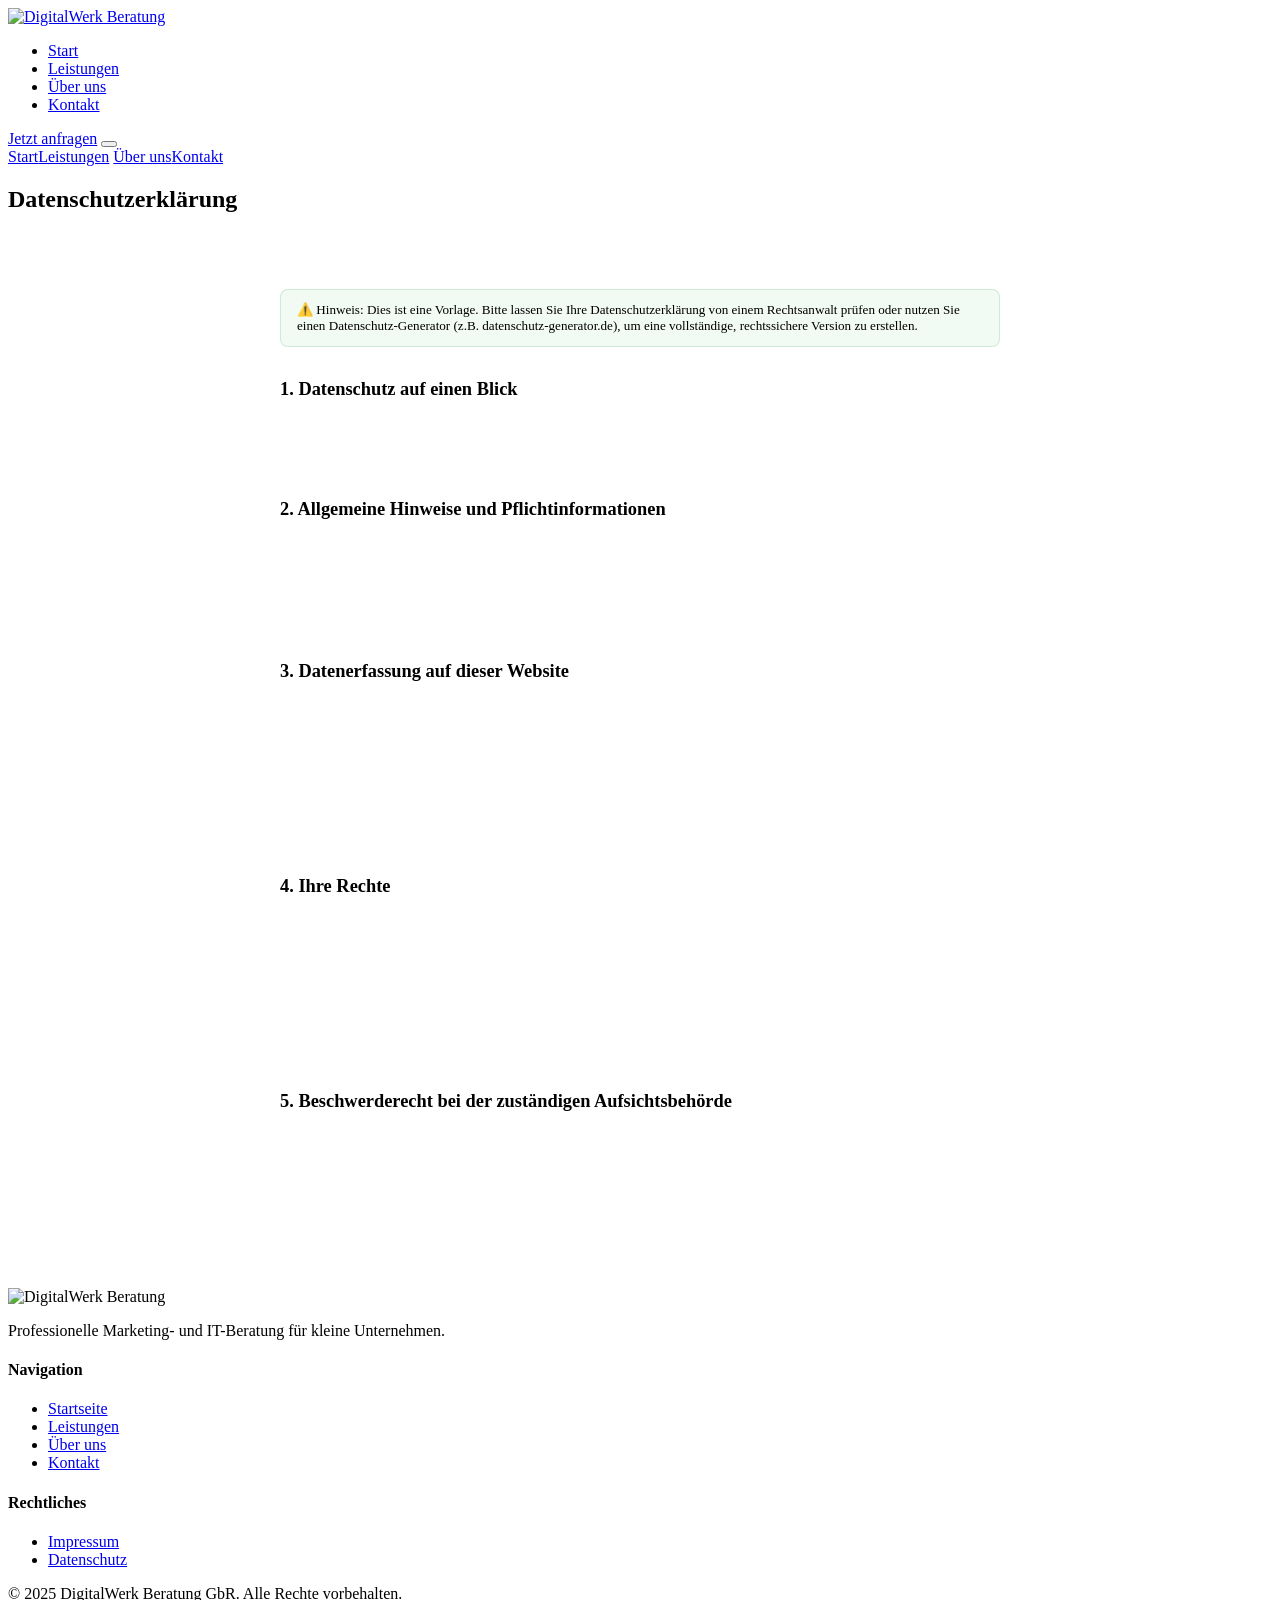
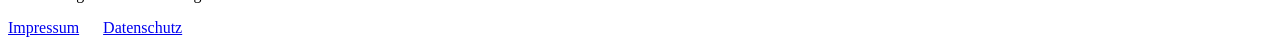
==== datenschutz.html @ 2ff8db7e "Add files via upload" ====
<!DOCTYPE html>
<html lang="de">
<head>
  <meta charset="UTF-8" />
  <meta name="viewport" content="width=device-width, initial-scale=1.0" />
  <title>Datenschutz – DigitalWerk Beratung</title>
  <link rel="icon" type="image/png" href="assets/img/logo.png" />
  <link rel="stylesheet" href="assets/css/style.css" />
  <style>
    .legal-content {
      padding: 3rem 0 6rem;
      max-width: 720px;
      margin: 0 auto;
    }
    .legal-content h2 {
      font-family: var(--font-display);
      font-size: 1.15rem;
      font-weight: 700;
      margin: 2rem 0 0.75rem;
      color: var(--white);
    }
    .legal-content p {
      color: rgba(255,255,255,0.65);
      font-size: 0.9rem;
      line-height: 1.85;
      margin-bottom: 0.75rem;
    }
    .legal-content a { color: var(--green-mid); }
    .legal-content a:hover { text-decoration: underline; }
    .todo-box {
      background: rgba(92,186,116,0.08);
      border: 1px solid rgba(92,186,116,0.25);
      border-radius: 8px;
      padding: 0.75rem 1rem;
      font-size: 0.82rem;
      color: var(--green-mid);
      margin: 0.5rem 0 1.5rem;
    }
  </style>
</head>
<body>
<nav>
  <div class="container nav-inner">
    <a href="index.html" class="nav-logo"><img src="assets/img/logo.png" alt="DigitalWerk Beratung" /></a>
    <ul class="nav-links">
      <li><a href="index.html">Start</a></li>
      <li><a href="leistungen.html">Leistungen</a></li>
      <li><a href="ueber-uns.html">Über uns</a></li>
      <li><a href="kontakt.html">Kontakt</a></li>
    </ul>
    <a href="kontakt.html" class="btn btn-primary nav-cta">Jetzt anfragen</a>
    <button class="nav-hamburger" aria-label="Menü öffnen"><span></span><span></span><span></span></button>
  </div>
</nav>
<div class="nav-mobile">
  <a href="index.html">Start</a><a href="leistungen.html">Leistungen</a>
  <a href="ueber-uns.html">Über uns</a><a href="kontakt.html">Kontakt</a>
</div>

<section class="page-hero">
  <div class="container">
    <h1>Datenschutzerklärung</h1>
  </div>
</section>

<div class="container">
  <div class="legal-content">

    <div class="todo-box">⚠️ Hinweis: Dies ist eine Vorlage. Bitte lassen Sie Ihre Datenschutzerklärung von einem Rechtsanwalt prüfen oder nutzen Sie einen Datenschutz-Generator (z.B. datenschutz-generator.de), um eine vollständige, rechtssichere Version zu erstellen.</div>

    <h2>1. Datenschutz auf einen Blick</h2>
    <p>Die folgenden Hinweise geben einen einfachen Überblick darüber, was mit Ihren personenbezogenen Daten passiert, wenn Sie diese Website besuchen.</p>

    <h2>2. Allgemeine Hinweise und Pflichtinformationen</h2>
    <p>Die Betreiber dieser Seiten nehmen den Schutz Ihrer persönlichen Daten sehr ernst. Wir behandeln Ihre personenbezogenen Daten vertraulich und entsprechend der gesetzlichen Datenschutzvorschriften sowie dieser Datenschutzerklärung.</p>
    <p>Verantwortliche Stelle: DigitalWerk Beratung GbR, [Adresse] – Details siehe <a href="impressum.html">Impressum</a>.</p>

    <h2>3. Datenerfassung auf dieser Website</h2>
    <p><strong>Kontaktformular:</strong> Wenn Sie uns per Kontaktformular Anfragen zukommen lassen, werden Ihre Angaben aus dem Anfrageformular inklusive der von Ihnen dort angegebenen Kontaktdaten zwecks Bearbeitung der Anfrage und für den Fall von Anschlussfragen bei uns gespeichert. Diese Daten geben wir nicht ohne Ihre Einwilligung weiter.</p>
    <p><strong>Server-Log-Dateien:</strong> Der Provider der Seiten erhebt und speichert automatisch Informationen in Server-Log-Dateien, die Ihr Browser automatisch übermittelt.</p>

    <h2>4. Ihre Rechte</h2>
    <p>Sie haben jederzeit das Recht auf unentgeltliche Auskunft über Ihre gespeicherten personenbezogenen Daten, deren Herkunft und Empfänger und den Zweck der Datenverarbeitung sowie ein Recht auf Berichtigung oder Löschung dieser Daten.</p>
    <p>Hierzu sowie zu weiteren Fragen zum Thema Datenschutz können Sie sich jederzeit an uns wenden: <a href="mailto:info@digitalwerkberatung.de">info@digitalwerkberatung.de</a></p>

    <h2>5. Beschwerderecht bei der zuständigen Aufsichtsbehörde</h2>
    <p>Im Falle von Verstößen gegen die DSGVO steht den Betroffenen ein Beschwerderecht bei einer Aufsichtsbehörde zu. Die zuständige Aufsichtsbehörde in Deutschland ist der jeweilige Datenschutzbeauftragte des Bundeslandes.</p>

  </div>
</div>

<footer>
  <div class="container">
    <div class="footer-grid">
      <div class="footer-brand">
        <img src="assets/img/logo.png" alt="DigitalWerk Beratung" />
        <p>Professionelle Marketing- und IT-Beratung für kleine Unternehmen.</p>
      </div>
      <div class="footer-col">
        <h4>Navigation</h4>
        <ul>
          <li><a href="index.html">Startseite</a></li>
          <li><a href="leistungen.html">Leistungen</a></li>
          <li><a href="ueber-uns.html">Über uns</a></li>
          <li><a href="kontakt.html">Kontakt</a></li>
        </ul>
      </div>
      <div class="footer-col">
        <h4>Rechtliches</h4>
        <ul>
          <li><a href="impressum.html">Impressum</a></li>
          <li><a href="datenschutz.html">Datenschutz</a></li>
        </ul>
      </div>
    </div>
    <div class="footer-bottom">
      <p>© 2025 DigitalWerk Beratung GbR. Alle Rechte vorbehalten.</p>
      <div style="display:flex;gap:1.5rem;"><a href="impressum.html">Impressum</a><a href="datenschutz.html">Datenschutz</a></div>
    </div>
  </div>
</footer>
<script src="assets/js/main.js"></script>
</body>
</html>
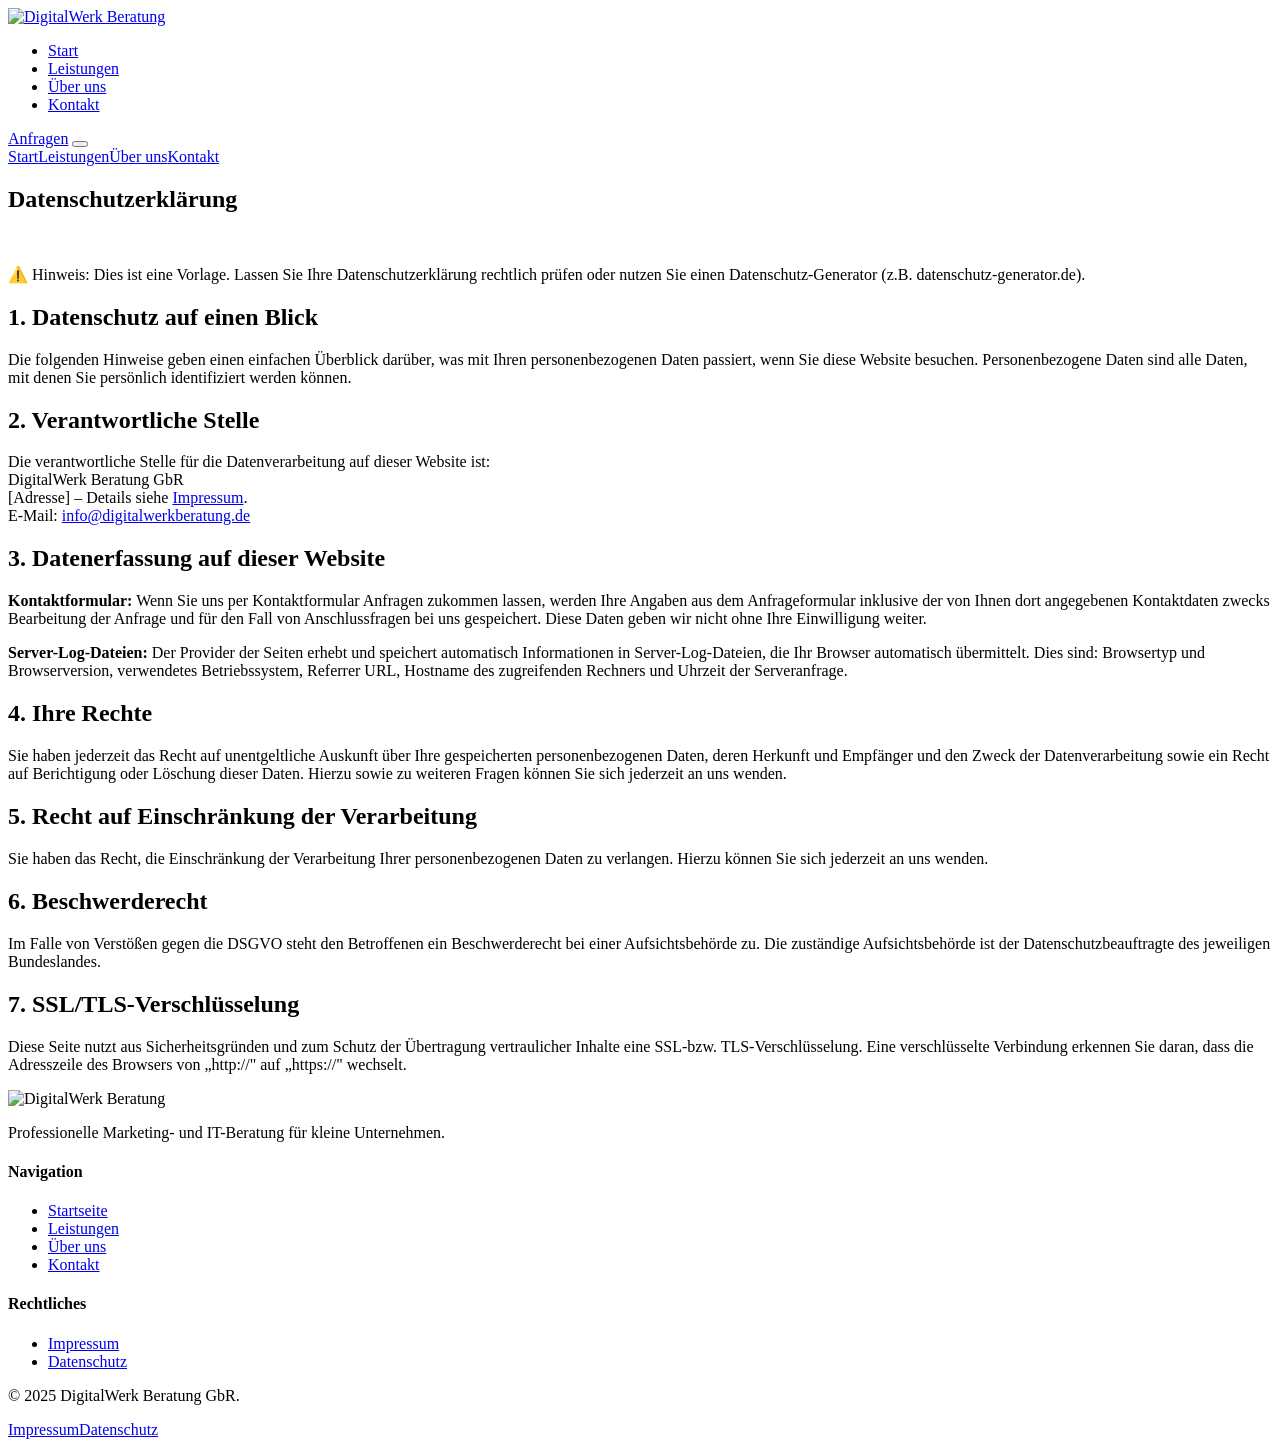
==== commit 36b13444: "Add files via upload" ====
--- a/datenschutz.html
+++ b/datenschutz.html
@@ -1,122 +1,68 @@
 <!DOCTYPE html>
 <html lang="de">
 <head>
-  <meta charset="UTF-8" />
-  <meta name="viewport" content="width=device-width, initial-scale=1.0" />
+  <meta charset="UTF-8"/><meta name="viewport" content="width=device-width,initial-scale=1.0"/>
   <title>Datenschutz – DigitalWerk Beratung</title>
-  <link rel="icon" type="image/png" href="assets/img/logo.png" />
-  <link rel="stylesheet" href="assets/css/style.css" />
-  <style>
-    .legal-content {
-      padding: 3rem 0 6rem;
-      max-width: 720px;
-      margin: 0 auto;
-    }
-    .legal-content h2 {
-      font-family: var(--font-display);
-      font-size: 1.15rem;
-      font-weight: 700;
-      margin: 2rem 0 0.75rem;
-      color: var(--white);
-    }
-    .legal-content p {
-      color: rgba(255,255,255,0.65);
-      font-size: 0.9rem;
-      line-height: 1.85;
-      margin-bottom: 0.75rem;
-    }
-    .legal-content a { color: var(--green-mid); }
-    .legal-content a:hover { text-decoration: underline; }
-    .todo-box {
-      background: rgba(92,186,116,0.08);
-      border: 1px solid rgba(92,186,116,0.25);
-      border-radius: 8px;
-      padding: 0.75rem 1rem;
-      font-size: 0.82rem;
-      color: var(--green-mid);
-      margin: 0.5rem 0 1.5rem;
-    }
-  </style>
+  <link rel="icon" type="image/png" href="assets/img/logo.png"/>
+  <link rel="stylesheet" href="assets/css/style.css"/>
 </head>
 <body>
-<nav>
-  <div class="container nav-inner">
-    <a href="index.html" class="nav-logo"><img src="assets/img/logo.png" alt="DigitalWerk Beratung" /></a>
-    <ul class="nav-links">
-      <li><a href="index.html">Start</a></li>
-      <li><a href="leistungen.html">Leistungen</a></li>
-      <li><a href="ueber-uns.html">Über uns</a></li>
-      <li><a href="kontakt.html">Kontakt</a></li>
-    </ul>
-    <a href="kontakt.html" class="btn btn-primary nav-cta">Jetzt anfragen</a>
-    <button class="nav-hamburger" aria-label="Menü öffnen"><span></span><span></span><span></span></button>
+<nav class="nav">
+  <div class="container nav__inner">
+    <a href="index.html" class="nav__logo"><img src="assets/img/logo.png" alt="DigitalWerk Beratung"/></a>
+    <ul class="nav__links"><li><a href="index.html">Start</a></li><li><a href="leistungen.html">Leistungen</a></li><li><a href="ueber-uns.html">Über uns</a></li><li><a href="kontakt.html">Kontakt</a></li></ul>
+    <a href="kontakt.html" class="btn btn-primary nav__cta">Anfragen</a>
+    <button class="nav__hamburger" aria-label="Menü"><span></span><span></span><span></span></button>
   </div>
 </nav>
-<div class="nav-mobile">
-  <a href="index.html">Start</a><a href="leistungen.html">Leistungen</a>
-  <a href="ueber-uns.html">Über uns</a><a href="kontakt.html">Kontakt</a>
-</div>
+<div class="nav__mobile"><a href="index.html">Start</a><a href="leistungen.html">Leistungen</a><a href="ueber-uns.html">Über uns</a><a href="kontakt.html">Kontakt</a></div>
 
-<section class="page-hero">
+<section class="page-hero" style="padding-bottom:2rem;">
+  <div class="page-hero__glow"></div>
   <div class="container">
-    <h1>Datenschutzerklärung</h1>
+    <h1 class="display-lg">Datenschutz&shy;erklärung</h1>
   </div>
 </section>
 
 <div class="container">
-  <div class="legal-content">
-
-    <div class="todo-box">⚠️ Hinweis: Dies ist eine Vorlage. Bitte lassen Sie Ihre Datenschutzerklärung von einem Rechtsanwalt prüfen oder nutzen Sie einen Datenschutz-Generator (z.B. datenschutz-generator.de), um eine vollständige, rechtssichere Version zu erstellen.</div>
+  <div class="legal-wrap">
+    <div class="notice-box">⚠️ Hinweis: Dies ist eine Vorlage. Lassen Sie Ihre Datenschutzerklärung rechtlich prüfen oder nutzen Sie einen Datenschutz-Generator (z.B. datenschutz-generator.de).</div>
 
     <h2>1. Datenschutz auf einen Blick</h2>
-    <p>Die folgenden Hinweise geben einen einfachen Überblick darüber, was mit Ihren personenbezogenen Daten passiert, wenn Sie diese Website besuchen.</p>
+    <p>Die folgenden Hinweise geben einen einfachen Überblick darüber, was mit Ihren personenbezogenen Daten passiert, wenn Sie diese Website besuchen. Personenbezogene Daten sind alle Daten, mit denen Sie persönlich identifiziert werden können.</p>
 
-    <h2>2. Allgemeine Hinweise und Pflichtinformationen</h2>
-    <p>Die Betreiber dieser Seiten nehmen den Schutz Ihrer persönlichen Daten sehr ernst. Wir behandeln Ihre personenbezogenen Daten vertraulich und entsprechend der gesetzlichen Datenschutzvorschriften sowie dieser Datenschutzerklärung.</p>
-    <p>Verantwortliche Stelle: DigitalWerk Beratung GbR, [Adresse] – Details siehe <a href="impressum.html">Impressum</a>.</p>
+    <h2>2. Verantwortliche Stelle</h2>
+    <p>Die verantwortliche Stelle für die Datenverarbeitung auf dieser Website ist:<br/>
+    DigitalWerk Beratung GbR<br/>
+    [Adresse] – Details siehe <a href="impressum.html">Impressum</a>.<br/>
+    E-Mail: <a href="mailto:info@digitalwerkberatung.de">info@digitalwerkberatung.de</a></p>
 
     <h2>3. Datenerfassung auf dieser Website</h2>
     <p><strong>Kontaktformular:</strong> Wenn Sie uns per Kontaktformular Anfragen zukommen lassen, werden Ihre Angaben aus dem Anfrageformular inklusive der von Ihnen dort angegebenen Kontaktdaten zwecks Bearbeitung der Anfrage und für den Fall von Anschlussfragen bei uns gespeichert. Diese Daten geben wir nicht ohne Ihre Einwilligung weiter.</p>
-    <p><strong>Server-Log-Dateien:</strong> Der Provider der Seiten erhebt und speichert automatisch Informationen in Server-Log-Dateien, die Ihr Browser automatisch übermittelt.</p>
+    <p><strong>Server-Log-Dateien:</strong> Der Provider der Seiten erhebt und speichert automatisch Informationen in Server-Log-Dateien, die Ihr Browser automatisch übermittelt. Dies sind: Browsertyp und Browserversion, verwendetes Betriebssystem, Referrer URL, Hostname des zugreifenden Rechners und Uhrzeit der Serveranfrage.</p>
 
     <h2>4. Ihre Rechte</h2>
-    <p>Sie haben jederzeit das Recht auf unentgeltliche Auskunft über Ihre gespeicherten personenbezogenen Daten, deren Herkunft und Empfänger und den Zweck der Datenverarbeitung sowie ein Recht auf Berichtigung oder Löschung dieser Daten.</p>
-    <p>Hierzu sowie zu weiteren Fragen zum Thema Datenschutz können Sie sich jederzeit an uns wenden: <a href="mailto:info@digitalwerkberatung.de">info@digitalwerkberatung.de</a></p>
+    <p>Sie haben jederzeit das Recht auf unentgeltliche Auskunft über Ihre gespeicherten personenbezogenen Daten, deren Herkunft und Empfänger und den Zweck der Datenverarbeitung sowie ein Recht auf Berichtigung oder Löschung dieser Daten. Hierzu sowie zu weiteren Fragen können Sie sich jederzeit an uns wenden.</p>
 
-    <h2>5. Beschwerderecht bei der zuständigen Aufsichtsbehörde</h2>
-    <p>Im Falle von Verstößen gegen die DSGVO steht den Betroffenen ein Beschwerderecht bei einer Aufsichtsbehörde zu. Die zuständige Aufsichtsbehörde in Deutschland ist der jeweilige Datenschutzbeauftragte des Bundeslandes.</p>
+    <h2>5. Recht auf Einschränkung der Verarbeitung</h2>
+    <p>Sie haben das Recht, die Einschränkung der Verarbeitung Ihrer personenbezogenen Daten zu verlangen. Hierzu können Sie sich jederzeit an uns wenden.</p>
 
+    <h2>6. Beschwerderecht</h2>
+    <p>Im Falle von Verstößen gegen die DSGVO steht den Betroffenen ein Beschwerderecht bei einer Aufsichtsbehörde zu. Die zuständige Aufsichtsbehörde ist der Datenschutzbeauftragte des jeweiligen Bundeslandes.</p>
+
+    <h2>7. SSL/TLS-Verschlüsselung</h2>
+    <p>Diese Seite nutzt aus Sicherheitsgründen und zum Schutz der Übertragung vertraulicher Inhalte eine SSL-bzw. TLS-Verschlüsselung. Eine verschlüsselte Verbindung erkennen Sie daran, dass die Adresszeile des Browsers von „http://" auf „https://" wechselt.</p>
   </div>
 </div>
 
-<footer>
+<footer class="footer">
   <div class="container">
-    <div class="footer-grid">
-      <div class="footer-brand">
-        <img src="assets/img/logo.png" alt="DigitalWerk Beratung" />
-        <p>Professionelle Marketing- und IT-Beratung für kleine Unternehmen.</p>
-      </div>
-      <div class="footer-col">
-        <h4>Navigation</h4>
-        <ul>
-          <li><a href="index.html">Startseite</a></li>
-          <li><a href="leistungen.html">Leistungen</a></li>
-          <li><a href="ueber-uns.html">Über uns</a></li>
-          <li><a href="kontakt.html">Kontakt</a></li>
-        </ul>
-      </div>
-      <div class="footer-col">
-        <h4>Rechtliches</h4>
-        <ul>
-          <li><a href="impressum.html">Impressum</a></li>
-          <li><a href="datenschutz.html">Datenschutz</a></li>
-        </ul>
-      </div>
+    <div class="footer__grid">
+      <div class="footer__brand"><img src="assets/img/logo.png" alt="DigitalWerk Beratung"/><p>Professionelle Marketing- und IT-Beratung für kleine Unternehmen.</p></div>
+      <div class="footer__col"><h4>Navigation</h4><ul><li><a href="index.html">Startseite</a></li><li><a href="leistungen.html">Leistungen</a></li><li><a href="ueber-uns.html">Über uns</a></li><li><a href="kontakt.html">Kontakt</a></li></ul></div>
+      <div class="footer__col"><h4>Rechtliches</h4><ul><li><a href="impressum.html">Impressum</a></li><li><a href="datenschutz.html">Datenschutz</a></li></ul></div>
     </div>
-    <div class="footer-bottom">
-      <p>© 2025 DigitalWerk Beratung GbR. Alle Rechte vorbehalten.</p>
-      <div style="display:flex;gap:1.5rem;"><a href="impressum.html">Impressum</a><a href="datenschutz.html">Datenschutz</a></div>
-    </div>
+    <div class="footer__bottom"><p>© 2025 DigitalWerk Beratung GbR.</p><div class="footer__legal"><a href="impressum.html">Impressum</a><a href="datenschutz.html">Datenschutz</a></div></div>
   </div>
 </footer>
 <script src="assets/js/main.js"></script>
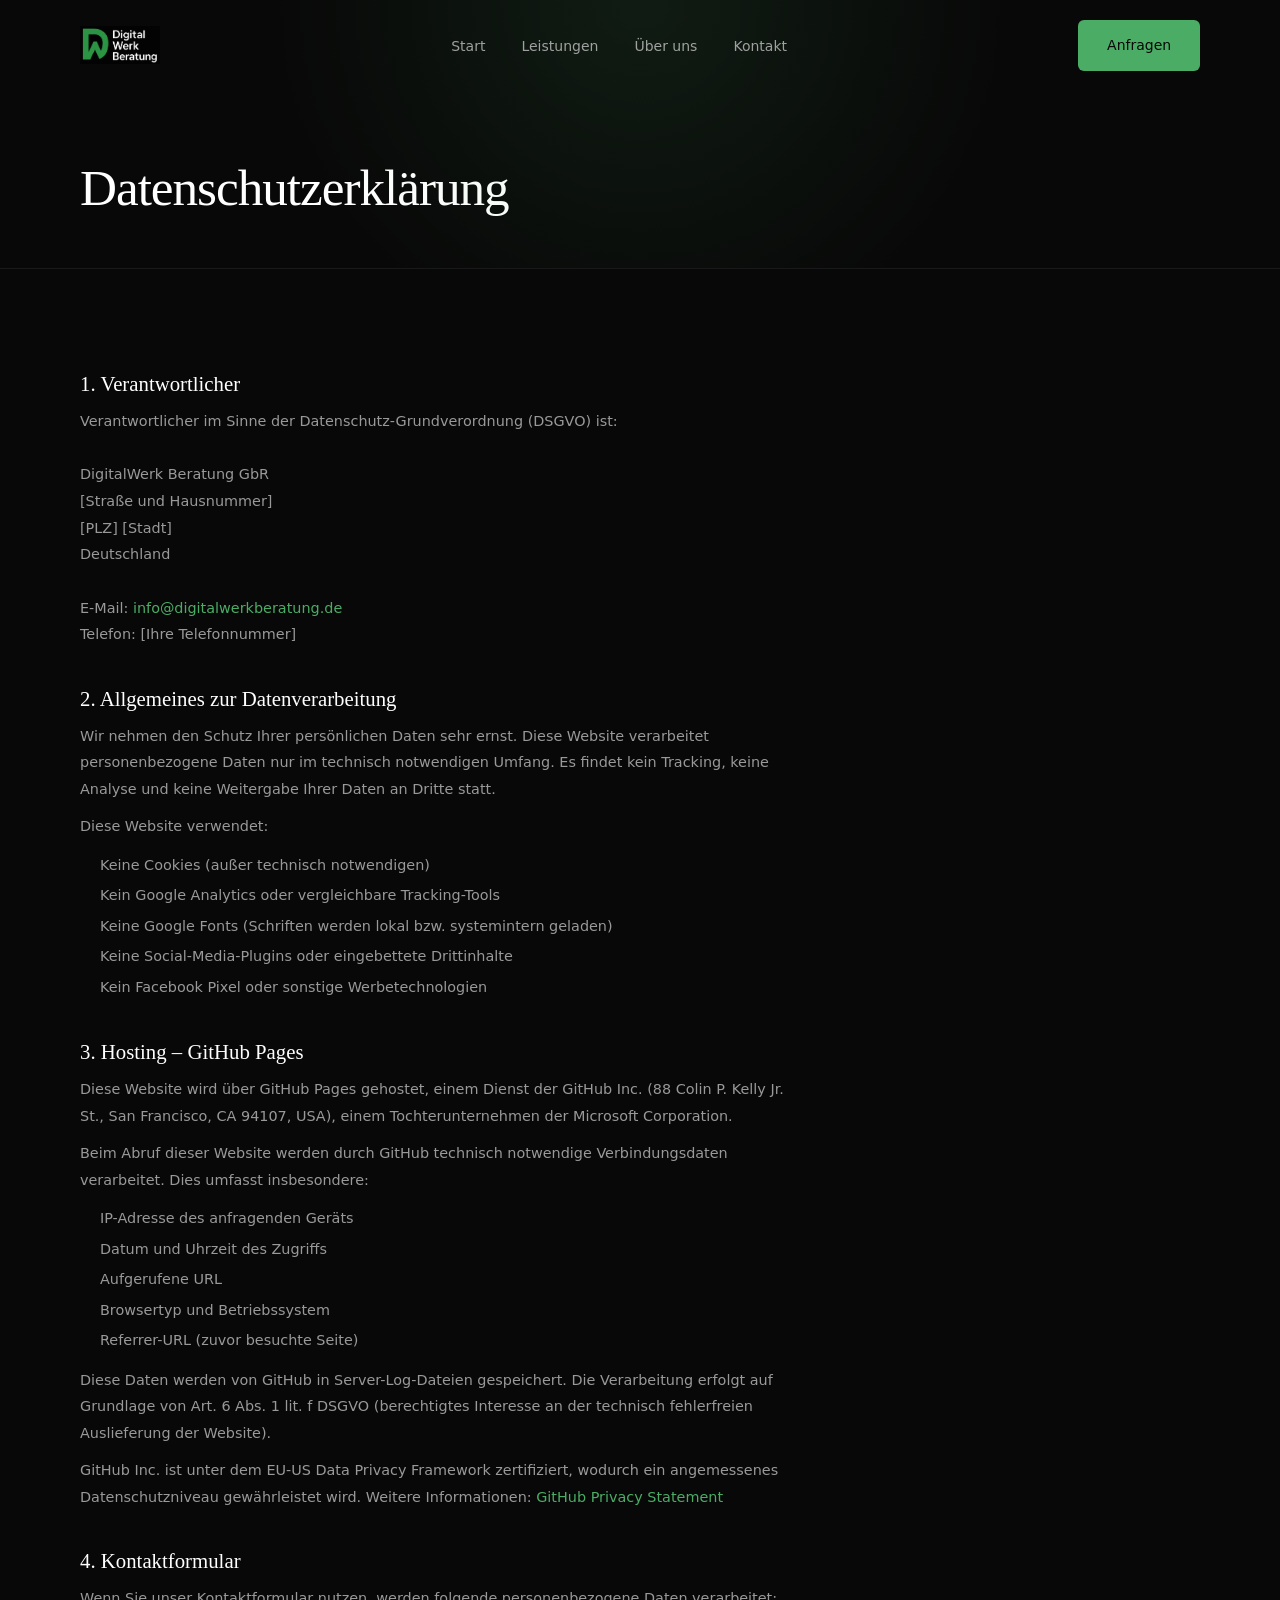
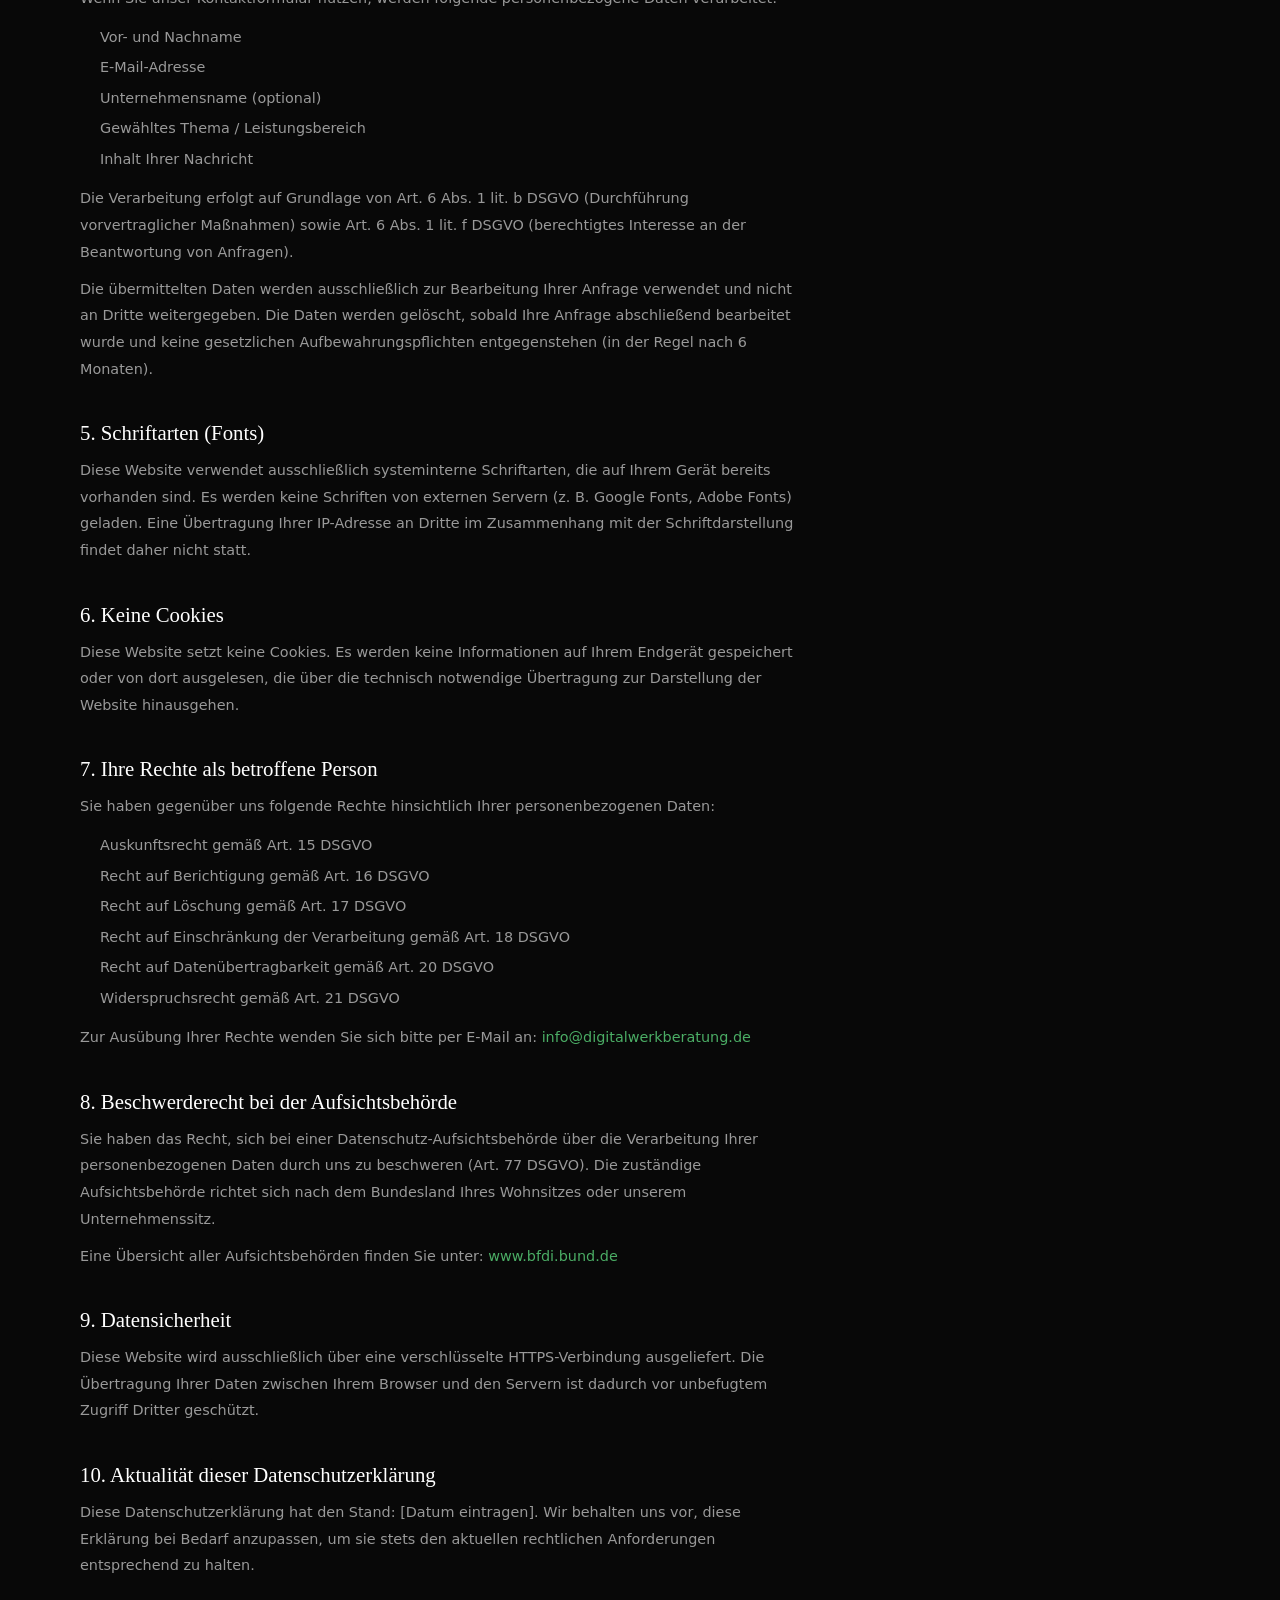
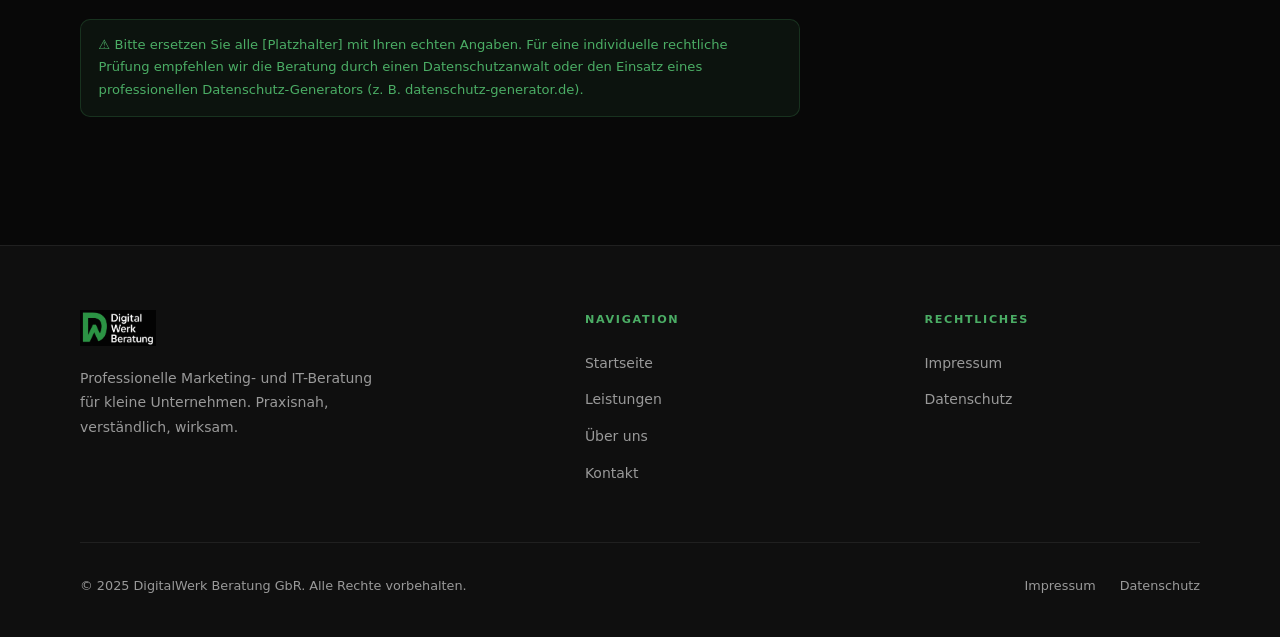
==== commit 8f8b4ebb: "Add files via upload" ====
--- a/datenschutz.html
+++ b/datenschutz.html
@@ -1,70 +1,163 @@
 <!DOCTYPE html>
 <html lang="de">
 <head>
-  <meta charset="UTF-8"/><meta name="viewport" content="width=device-width,initial-scale=1.0"/>
-  <title>Datenschutz – DigitalWerk Beratung</title>
+  <meta charset="UTF-8"/>
+  <meta name="viewport" content="width=device-width,initial-scale=1.0"/>
+  <title>Datenschutzerklärung – DigitalWerk Beratung</title>
+  <meta name="description" content="Datenschutzerklärung der DigitalWerk Beratung GbR gemäß DSGVO."/>
   <link rel="icon" type="image/png" href="assets/img/logo.png"/>
   <link rel="stylesheet" href="assets/css/style.css"/>
+  <style>
+    .legal-wrap ul { margin: 0.75rem 0 0.75rem 1.25rem; color: var(--gray-1); font-size: 0.9rem; line-height: 1.9; }
+    .legal-wrap ul li { margin-bottom: 0.2rem; }
+  </style>
 </head>
 <body>
+
 <nav class="nav">
   <div class="container nav__inner">
     <a href="index.html" class="nav__logo"><img src="assets/img/logo.png" alt="DigitalWerk Beratung"/></a>
-    <ul class="nav__links"><li><a href="index.html">Start</a></li><li><a href="leistungen.html">Leistungen</a></li><li><a href="ueber-uns.html">Über uns</a></li><li><a href="kontakt.html">Kontakt</a></li></ul>
+    <ul class="nav__links">
+      <li><a href="index.html">Start</a></li>
+      <li><a href="leistungen.html">Leistungen</a></li>
+      <li><a href="ueber-uns.html">Über uns</a></li>
+      <li><a href="kontakt.html">Kontakt</a></li>
+    </ul>
     <a href="kontakt.html" class="btn btn-primary nav__cta">Anfragen</a>
     <button class="nav__hamburger" aria-label="Menü"><span></span><span></span><span></span></button>
   </div>
 </nav>
-<div class="nav__mobile"><a href="index.html">Start</a><a href="leistungen.html">Leistungen</a><a href="ueber-uns.html">Über uns</a><a href="kontakt.html">Kontakt</a></div>
+<div class="nav__mobile">
+  <a href="index.html">Start</a><a href="leistungen.html">Leistungen</a>
+  <a href="ueber-uns.html">Über uns</a><a href="kontakt.html">Kontakt</a>
+</div>
 
 <section class="page-hero" style="padding-bottom:2rem;">
   <div class="page-hero__glow"></div>
   <div class="container">
-    <h1 class="display-lg">Datenschutz&shy;erklärung</h1>
+    <h1 class="display-lg">Datenschutzerklärung</h1>
   </div>
 </section>
 
 <div class="container">
   <div class="legal-wrap">
-    <div class="notice-box">⚠️ Hinweis: Dies ist eine Vorlage. Lassen Sie Ihre Datenschutzerklärung rechtlich prüfen oder nutzen Sie einen Datenschutz-Generator (z.B. datenschutz-generator.de).</div>
 
-    <h2>1. Datenschutz auf einen Blick</h2>
-    <p>Die folgenden Hinweise geben einen einfachen Überblick darüber, was mit Ihren personenbezogenen Daten passiert, wenn Sie diese Website besuchen. Personenbezogene Daten sind alle Daten, mit denen Sie persönlich identifiziert werden können.</p>
+    <h2>1. Verantwortlicher</h2>
+    <p>
+      Verantwortlicher im Sinne der Datenschutz-Grundverordnung (DSGVO) ist:<br/><br/>
+      DigitalWerk Beratung GbR<br/>
+      [Straße und Hausnummer]<br/>
+      [PLZ] [Stadt]<br/>
+      Deutschland<br/><br/>
+      E-Mail: <a href="mailto:info@digitalwerkberatung.de">info@digitalwerkberatung.de</a><br/>
+      Telefon: [Ihre Telefonnummer]
+    </p>
 
-    <h2>2. Verantwortliche Stelle</h2>
-    <p>Die verantwortliche Stelle für die Datenverarbeitung auf dieser Website ist:<br/>
-    DigitalWerk Beratung GbR<br/>
-    [Adresse] – Details siehe <a href="impressum.html">Impressum</a>.<br/>
-    E-Mail: <a href="mailto:info@digitalwerkberatung.de">info@digitalwerkberatung.de</a></p>
+    <h2>2. Allgemeines zur Datenverarbeitung</h2>
+    <p>Wir nehmen den Schutz Ihrer persönlichen Daten sehr ernst. Diese Website verarbeitet personenbezogene Daten nur im technisch notwendigen Umfang. Es findet <strong>kein Tracking, keine Analyse und keine Weitergabe</strong> Ihrer Daten an Dritte statt.</p>
+    <p>Diese Website verwendet:</p>
+    <ul>
+      <li>Keine Cookies (außer technisch notwendigen)</li>
+      <li>Kein Google Analytics oder vergleichbare Tracking-Tools</li>
+      <li>Keine Google Fonts (Schriften werden lokal bzw. systemintern geladen)</li>
+      <li>Keine Social-Media-Plugins oder eingebettete Drittinhalte</li>
+      <li>Kein Facebook Pixel oder sonstige Werbetechnologien</li>
+    </ul>
 
-    <h2>3. Datenerfassung auf dieser Website</h2>
-    <p><strong>Kontaktformular:</strong> Wenn Sie uns per Kontaktformular Anfragen zukommen lassen, werden Ihre Angaben aus dem Anfrageformular inklusive der von Ihnen dort angegebenen Kontaktdaten zwecks Bearbeitung der Anfrage und für den Fall von Anschlussfragen bei uns gespeichert. Diese Daten geben wir nicht ohne Ihre Einwilligung weiter.</p>
-    <p><strong>Server-Log-Dateien:</strong> Der Provider der Seiten erhebt und speichert automatisch Informationen in Server-Log-Dateien, die Ihr Browser automatisch übermittelt. Dies sind: Browsertyp und Browserversion, verwendetes Betriebssystem, Referrer URL, Hostname des zugreifenden Rechners und Uhrzeit der Serveranfrage.</p>
+    <h2>3. Hosting – GitHub Pages</h2>
+    <p>Diese Website wird über <strong>GitHub Pages</strong> gehostet, einem Dienst der GitHub Inc. (88 Colin P. Kelly Jr. St., San Francisco, CA 94107, USA), einem Tochterunternehmen der Microsoft Corporation.</p>
+    <p>Beim Abruf dieser Website werden durch GitHub technisch notwendige Verbindungsdaten verarbeitet. Dies umfasst insbesondere:</p>
+    <ul>
+      <li>IP-Adresse des anfragenden Geräts</li>
+      <li>Datum und Uhrzeit des Zugriffs</li>
+      <li>Aufgerufene URL</li>
+      <li>Browsertyp und Betriebssystem</li>
+      <li>Referrer-URL (zuvor besuchte Seite)</li>
+    </ul>
+    <p>Diese Daten werden von GitHub in Server-Log-Dateien gespeichert. Die Verarbeitung erfolgt auf Grundlage von Art. 6 Abs. 1 lit. f DSGVO (berechtigtes Interesse an der technisch fehlerfreien Auslieferung der Website).</p>
+    <p>GitHub Inc. ist unter dem EU-US Data Privacy Framework zertifiziert, wodurch ein angemessenes Datenschutzniveau gewährleistet wird. Weitere Informationen: <a href="https://docs.github.com/en/site-policy/privacy-policies/github-general-privacy-statement" target="_blank" rel="noopener noreferrer">GitHub Privacy Statement</a></p>
 
-    <h2>4. Ihre Rechte</h2>
-    <p>Sie haben jederzeit das Recht auf unentgeltliche Auskunft über Ihre gespeicherten personenbezogenen Daten, deren Herkunft und Empfänger und den Zweck der Datenverarbeitung sowie ein Recht auf Berichtigung oder Löschung dieser Daten. Hierzu sowie zu weiteren Fragen können Sie sich jederzeit an uns wenden.</p>
+    <h2>4. Kontaktformular</h2>
+    <p>Wenn Sie unser Kontaktformular nutzen, werden folgende personenbezogene Daten verarbeitet:</p>
+    <ul>
+      <li>Vor- und Nachname</li>
+      <li>E-Mail-Adresse</li>
+      <li>Unternehmensname (optional)</li>
+      <li>Gewähltes Thema / Leistungsbereich</li>
+      <li>Inhalt Ihrer Nachricht</li>
+    </ul>
+    <p>Die Verarbeitung erfolgt auf Grundlage von Art. 6 Abs. 1 lit. b DSGVO (Durchführung vorvertraglicher Maßnahmen) sowie Art. 6 Abs. 1 lit. f DSGVO (berechtigtes Interesse an der Beantwortung von Anfragen).</p>
+    <p>Die übermittelten Daten werden ausschließlich zur Bearbeitung Ihrer Anfrage verwendet und nicht an Dritte weitergegeben. Die Daten werden gelöscht, sobald Ihre Anfrage abschließend bearbeitet wurde und keine gesetzlichen Aufbewahrungspflichten entgegenstehen (in der Regel nach 6 Monaten).</p>
 
-    <h2>5. Recht auf Einschränkung der Verarbeitung</h2>
-    <p>Sie haben das Recht, die Einschränkung der Verarbeitung Ihrer personenbezogenen Daten zu verlangen. Hierzu können Sie sich jederzeit an uns wenden.</p>
+    <h2>5. Schriftarten (Fonts)</h2>
+    <p>Diese Website verwendet ausschließlich <strong>systeminterne Schriftarten</strong>, die auf Ihrem Gerät bereits vorhanden sind. Es werden keine Schriften von externen Servern (z. B. Google Fonts, Adobe Fonts) geladen. Eine Übertragung Ihrer IP-Adresse an Dritte im Zusammenhang mit der Schriftdarstellung findet daher nicht statt.</p>
 
-    <h2>6. Beschwerderecht</h2>
-    <p>Im Falle von Verstößen gegen die DSGVO steht den Betroffenen ein Beschwerderecht bei einer Aufsichtsbehörde zu. Die zuständige Aufsichtsbehörde ist der Datenschutzbeauftragte des jeweiligen Bundeslandes.</p>
+    <h2>6. Keine Cookies</h2>
+    <p>Diese Website setzt keine Cookies. Es werden keine Informationen auf Ihrem Endgerät gespeichert oder von dort ausgelesen, die über die technisch notwendige Übertragung zur Darstellung der Website hinausgehen.</p>
 
-    <h2>7. SSL/TLS-Verschlüsselung</h2>
-    <p>Diese Seite nutzt aus Sicherheitsgründen und zum Schutz der Übertragung vertraulicher Inhalte eine SSL-bzw. TLS-Verschlüsselung. Eine verschlüsselte Verbindung erkennen Sie daran, dass die Adresszeile des Browsers von „http://" auf „https://" wechselt.</p>
+    <h2>7. Ihre Rechte als betroffene Person</h2>
+    <p>Sie haben gegenüber uns folgende Rechte hinsichtlich Ihrer personenbezogenen Daten:</p>
+    <ul>
+      <li><strong>Auskunftsrecht</strong> gemäß Art. 15 DSGVO</li>
+      <li><strong>Recht auf Berichtigung</strong> gemäß Art. 16 DSGVO</li>
+      <li><strong>Recht auf Löschung</strong> gemäß Art. 17 DSGVO</li>
+      <li><strong>Recht auf Einschränkung der Verarbeitung</strong> gemäß Art. 18 DSGVO</li>
+      <li><strong>Recht auf Datenübertragbarkeit</strong> gemäß Art. 20 DSGVO</li>
+      <li><strong>Widerspruchsrecht</strong> gemäß Art. 21 DSGVO</li>
+    </ul>
+    <p>Zur Ausübung Ihrer Rechte wenden Sie sich bitte per E-Mail an: <a href="mailto:info@digitalwerkberatung.de">info@digitalwerkberatung.de</a></p>
+
+    <h2>8. Beschwerderecht bei der Aufsichtsbehörde</h2>
+    <p>Sie haben das Recht, sich bei einer Datenschutz-Aufsichtsbehörde über die Verarbeitung Ihrer personenbezogenen Daten durch uns zu beschweren (Art. 77 DSGVO). Die zuständige Aufsichtsbehörde richtet sich nach dem Bundesland Ihres Wohnsitzes oder unserem Unternehmenssitz.</p>
+    <p>Eine Übersicht aller Aufsichtsbehörden finden Sie unter: <a href="https://www.bfdi.bund.de/DE/Infothek/Anschriften_Links/anschriften_links-node.html" target="_blank" rel="noopener noreferrer">www.bfdi.bund.de</a></p>
+
+    <h2>9. Datensicherheit</h2>
+    <p>Diese Website wird ausschließlich über eine verschlüsselte <strong>HTTPS-Verbindung</strong> ausgeliefert. Die Übertragung Ihrer Daten zwischen Ihrem Browser und den Servern ist dadurch vor unbefugtem Zugriff Dritter geschützt.</p>
+
+    <h2>10. Aktualität dieser Datenschutzerklärung</h2>
+    <p>Diese Datenschutzerklärung hat den Stand: <strong>[Datum eintragen]</strong>. Wir behalten uns vor, diese Erklärung bei Bedarf anzupassen, um sie stets den aktuellen rechtlichen Anforderungen entsprechend zu halten.</p>
+
+    <div class="notice-box" style="margin-top:2.5rem;">
+      ⚠️ Bitte ersetzen Sie alle [Platzhalter] mit Ihren echten Angaben. Für eine individuelle rechtliche Prüfung empfehlen wir die Beratung durch einen Datenschutzanwalt oder den Einsatz eines professionellen Datenschutz-Generators (z. B. <a href="https://datenschutz-generator.de" target="_blank" rel="noopener noreferrer">datenschutz-generator.de</a>).
+    </div>
+
   </div>
 </div>
 
 <footer class="footer">
   <div class="container">
     <div class="footer__grid">
-      <div class="footer__brand"><img src="assets/img/logo.png" alt="DigitalWerk Beratung"/><p>Professionelle Marketing- und IT-Beratung für kleine Unternehmen.</p></div>
-      <div class="footer__col"><h4>Navigation</h4><ul><li><a href="index.html">Startseite</a></li><li><a href="leistungen.html">Leistungen</a></li><li><a href="ueber-uns.html">Über uns</a></li><li><a href="kontakt.html">Kontakt</a></li></ul></div>
-      <div class="footer__col"><h4>Rechtliches</h4><ul><li><a href="impressum.html">Impressum</a></li><li><a href="datenschutz.html">Datenschutz</a></li></ul></div>
+      <div class="footer__brand">
+        <img src="assets/img/logo.png" alt="DigitalWerk Beratung"/>
+        <p>Professionelle Marketing- und IT-Beratung für kleine Unternehmen. Praxisnah, verständlich, wirksam.</p>
+      </div>
+      <div class="footer__col">
+        <h4>Navigation</h4>
+        <ul style="list-style:none;margin:0;padding:0;">
+          <li><a href="index.html">Startseite</a></li>
+          <li><a href="leistungen.html">Leistungen</a></li>
+          <li><a href="ueber-uns.html">Über uns</a></li>
+          <li><a href="kontakt.html">Kontakt</a></li>
+        </ul>
+      </div>
+      <div class="footer__col">
+        <h4>Rechtliches</h4>
+        <ul style="list-style:none;margin:0;padding:0;">
+          <li><a href="impressum.html">Impressum</a></li>
+          <li><a href="datenschutz.html">Datenschutz</a></li>
+        </ul>
+      </div>
     </div>
-    <div class="footer__bottom"><p>© 2025 DigitalWerk Beratung GbR.</p><div class="footer__legal"><a href="impressum.html">Impressum</a><a href="datenschutz.html">Datenschutz</a></div></div>
+    <div class="footer__bottom">
+      <p>© 2025 DigitalWerk Beratung GbR. Alle Rechte vorbehalten.</p>
+      <div class="footer__legal">
+        <a href="impressum.html">Impressum</a>
+        <a href="datenschutz.html">Datenschutz</a>
+      </div>
+    </div>
   </div>
 </footer>
+
 <script src="assets/js/main.js"></script>
 </body>
 </html>
--- a/assets/css/style.css
+++ b/assets/css/style.css
@@ -0,0 +1,356 @@
+/* ============================================================
+   DigitalWerk Beratung — Premium Stylesheet v2
+   Inspired by statworx.com — clean, editorial, confident
+   ============================================================ */
+
+@import url('https://fonts.googleapis.com/css2?family=Fraunces:ital,opsz,wght@0,9..144,300;0,9..144,400;0,9..144,600;1,9..144,300;1,9..144,400&family=Outfit:wght@300;400;500;600&display=swap');
+
+/* ── TOKENS ── */
+:root {
+  --green:        #D9F3E0;
+  --green-mid:    #4BAD65;
+  --green-dark:   #2d7a44;
+  --black:        #080808;
+  --black-2:      #0f0f0f;
+  --black-3:      #181818;
+  --black-4:      #222222;
+  --white:        #ffffff;
+  --off-white:    #f5f5f0;
+  --gray-1:       #999;
+  --gray-2:       #444;
+  --gray-3:       #2a2a2a;
+
+  --display: 'Fraunces', Georgia, serif;
+  --sans:    'Outfit', system-ui, sans-serif;
+
+  --r-sm: 6px;
+  --r-md: 10px;
+  --r-lg: 18px;
+  --ease: cubic-bezier(0.25, 0.46, 0.45, 0.94);
+  --t: 0.35s var(--ease);
+
+  --max: 1200px;
+  --pad: clamp(1.25rem, 4vw, 2.5rem);
+}
+
+/* ── RESET ── */
+*, *::before, *::after { box-sizing: border-box; margin: 0; padding: 0; }
+html { scroll-behavior: smooth; }
+body {
+  background: var(--black);
+  color: var(--white);
+  font-family: var(--sans);
+  font-weight: 300;
+  font-size: 1rem;
+  line-height: 1.7;
+  overflow-x: hidden;
+  -webkit-font-smoothing: antialiased;
+}
+img { display: block; max-width: 100%; }
+a { text-decoration: none; color: inherit; }
+ul, ol { list-style: none; }
+button { font-family: inherit; cursor: pointer; border: none; }
+
+/* ── LAYOUT ── */
+.container {
+  max-width: var(--max);
+  margin-inline: auto;
+  padding-inline: var(--pad);
+}
+.grid-2 { display: grid; grid-template-columns: 1fr 1fr; gap: 4rem; }
+.grid-3 { display: grid; grid-template-columns: repeat(3, 1fr); gap: 1.5rem; }
+
+/* ── TYPOGRAPHY ── */
+.eyebrow {
+  font-family: var(--sans);
+  font-size: 0.72rem;
+  font-weight: 600;
+  letter-spacing: 0.18em;
+  text-transform: uppercase;
+  color: var(--green-mid);
+  display: inline-flex;
+  align-items: center;
+  gap: 0.6rem;
+  margin-bottom: 1.25rem;
+}
+.eyebrow::before {
+  content: '';
+  display: block;
+  width: 20px;
+  height: 1.5px;
+  background: var(--green-mid);
+}
+
+h1, h2, h3 { font-family: var(--display); font-weight: 300; line-height: 1.1; }
+
+.display-xl {
+  font-size: clamp(3.2rem, 6.5vw, 6.5rem);
+  letter-spacing: -0.02em;
+  line-height: 1.0;
+}
+.display-lg {
+  font-size: clamp(2.2rem, 4vw, 3.8rem);
+  letter-spacing: -0.02em;
+}
+.display-md {
+  font-size: clamp(1.6rem, 3vw, 2.4rem);
+  letter-spacing: -0.01em;
+}
+.body-lg { font-size: 1.1rem; line-height: 1.8; color: var(--gray-1); }
+.body-md { font-size: 0.95rem; line-height: 1.8; color: var(--gray-1); }
+.body-sm { font-size: 0.83rem; line-height: 1.75; color: var(--gray-1); }
+
+em { font-style: italic; }
+strong { font-weight: 500; }
+
+/* ── BUTTONS ── */
+.btn {
+  display: inline-flex;
+  align-items: center;
+  gap: 0.5rem;
+  padding: 0.85rem 1.8rem;
+  font-family: var(--sans);
+  font-size: 0.875rem;
+  font-weight: 500;
+  border-radius: var(--r-sm);
+  transition: var(--t);
+  cursor: pointer;
+  white-space: nowrap;
+}
+.btn svg { width: 14px; height: 14px; flex-shrink: 0; transition: transform var(--t); }
+.btn:hover svg { transform: translate(3px, 0); }
+
+.btn-primary {
+  background: var(--green-mid);
+  color: var(--black);
+}
+.btn-primary:hover {
+  background: var(--green);
+  color: var(--black);
+  box-shadow: 0 0 40px rgba(75,173,101,0.3);
+}
+.btn-ghost {
+  background: transparent;
+  color: var(--white);
+  border: 1px solid rgba(255,255,255,0.2);
+}
+.btn-ghost:hover {
+  border-color: var(--green-mid);
+  color: var(--green-mid);
+}
+.btn-text {
+  background: none;
+  color: var(--white);
+  padding: 0;
+  gap: 0.4rem;
+  font-size: 0.875rem;
+}
+.btn-text:hover { color: var(--green-mid); }
+.btn-text .arrow { transition: transform var(--t); }
+.btn-text:hover .arrow { transform: translateX(5px); }
+
+/* ── NAV ── */
+.nav {
+  position: fixed;
+  inset: 0 0 auto;
+  z-index: 200;
+  padding: 1.25rem 0;
+  transition: background 0.4s, border-color 0.4s;
+  border-bottom: 1px solid transparent;
+}
+.nav.scrolled {
+  background: rgba(8,8,8,0.9);
+  backdrop-filter: blur(20px);
+  -webkit-backdrop-filter: blur(20px);
+  border-color: rgba(255,255,255,0.06);
+}
+.nav__inner {
+  display: flex;
+  align-items: center;
+  justify-content: space-between;
+  gap: 2rem;
+}
+.nav__logo img { height: 38px; width: auto; }
+.nav__links {
+  display: flex;
+  align-items: center;
+  gap: 2.25rem;
+}
+.nav__links a {
+  font-size: 0.875rem;
+  font-weight: 400;
+  color: rgba(255,255,255,0.6);
+  position: relative;
+  transition: color var(--t);
+}
+.nav__links a::after {
+  content: '';
+  position: absolute;
+  inset: auto 0 -2px;
+  height: 1px;
+  background: var(--green-mid);
+  transform: scaleX(0);
+  transform-origin: left;
+  transition: transform var(--t);
+}
+.nav__links a:hover, .nav__links a.active { color: var(--white); }
+.nav__links a:hover::after, .nav__links a.active::after { transform: scaleX(1); }
+
+.nav__hamburger {
+  display: none;
+  flex-direction: column;
+  gap: 5px;
+  background: none;
+  padding: 4px;
+}
+.nav__hamburger span {
+  display: block;
+  width: 22px; height: 1.5px;
+  background: var(--white);
+  transition: var(--t);
+}
+.nav__hamburger.open span:nth-child(1) { transform: translateY(6.5px) rotate(45deg); }
+.nav__hamburger.open span:nth-child(2) { opacity: 0; }
+.nav__hamburger.open span:nth-child(3) { transform: translateY(-6.5px) rotate(-45deg); }
+
+.nav__mobile {
+  display: none;
+  position: fixed;
+  inset: 0;
+  background: var(--black);
+  z-index: 199;
+  flex-direction: column;
+  align-items: flex-start;
+  justify-content: center;
+  padding: 3rem var(--pad);
+  gap: 2rem;
+}
+.nav__mobile.open { display: flex; }
+.nav__mobile a {
+  font-family: var(--display);
+  font-size: clamp(2rem, 6vw, 3.5rem);
+  font-weight: 300;
+  color: rgba(255,255,255,0.5);
+  transition: color var(--t);
+}
+.nav__mobile a:hover { color: var(--white); }
+
+/* ── SCROLL ANIMATION ── */
+.reveal {
+  opacity: 0;
+  transform: translateY(28px);
+  transition: opacity 0.7s var(--ease), transform 0.7s var(--ease);
+}
+.reveal.in { opacity: 1; transform: none; }
+
+/* ── DIVIDERS & ACCENTS ── */
+.rule { width: 100%; height: 1px; background: rgba(255,255,255,0.07); }
+.dot-green {
+  display: inline-block;
+  width: 7px; height: 7px;
+  border-radius: 50%;
+  background: var(--green-mid);
+  animation: blink 2.5s ease infinite;
+}
+@keyframes blink { 0%,100%{opacity:1}50%{opacity:0.3} }
+
+/* ── PAGE HERO (inner pages) ── */
+.page-hero {
+  padding: 10rem 0 5rem;
+  border-bottom: 1px solid rgba(255,255,255,0.07);
+  position: relative;
+  overflow: hidden;
+}
+.page-hero__glow {
+  position: absolute;
+  top: 0; left: 50%;
+  transform: translateX(-50%);
+  width: 800px; height: 400px;
+  background: radial-gradient(ellipse at 50% 0%, rgba(75,173,101,0.12) 0%, transparent 65%);
+  pointer-events: none;
+}
+.page-hero h1 { margin-bottom: 1.25rem; }
+.page-hero p { max-width: 520px; }
+
+/* ── FOOTER ── */
+.footer {
+  background: var(--black-2);
+  border-top: 1px solid rgba(255,255,255,0.07);
+  padding: 4rem 0 2.5rem;
+}
+.footer__grid {
+  display: grid;
+  grid-template-columns: 1.6fr 1fr 1fr;
+  gap: 4rem;
+  margin-bottom: 3.5rem;
+}
+.footer__brand img { height: 36px; margin-bottom: 1.25rem; }
+.footer__brand p { font-size: 0.875rem; color: var(--gray-1); max-width: 300px; line-height: 1.75; }
+.footer__col h4 {
+  font-family: var(--sans);
+  font-size: 0.7rem;
+  font-weight: 600;
+  letter-spacing: 0.15em;
+  text-transform: uppercase;
+  color: var(--green-mid);
+  margin-bottom: 1.25rem;
+}
+.footer__col ul { display: flex; flex-direction: column; gap: 0.6rem; }
+.footer__col a { font-size: 0.875rem; color: var(--gray-1); transition: color var(--t); }
+.footer__col a:hover { color: var(--white); }
+.footer__bottom {
+  border-top: 1px solid rgba(255,255,255,0.07);
+  padding-top: 2rem;
+  display: flex;
+  align-items: center;
+  justify-content: space-between;
+  flex-wrap: wrap;
+  gap: 1rem;
+}
+.footer__bottom p, .footer__bottom a { font-size: 0.8rem; color: var(--gray-1); }
+.footer__bottom a:hover { color: var(--green-mid); }
+.footer__legal { display: flex; gap: 1.5rem; }
+
+/* ── LEGAL PAGES ── */
+.legal-wrap {
+  max-width: 720px;
+  padding: 4rem 0 6rem;
+}
+.legal-wrap h2 {
+  font-family: var(--display);
+  font-size: 1.3rem;
+  font-weight: 400;
+  margin: 2.5rem 0 0.75rem;
+  color: var(--white);
+}
+.legal-wrap p, .legal-wrap address {
+  font-size: 0.9rem;
+  color: var(--gray-1);
+  line-height: 1.85;
+  font-style: normal;
+  margin-bottom: 0.65rem;
+}
+.legal-wrap a { color: var(--green-mid); }
+.legal-wrap a:hover { text-decoration: underline; }
+.notice-box {
+  background: rgba(75,173,101,0.07);
+  border: 1px solid rgba(75,173,101,0.2);
+  border-radius: var(--r-md);
+  padding: 0.9rem 1.1rem;
+  font-size: 0.82rem;
+  color: var(--green-mid);
+  margin-bottom: 2rem;
+}
+
+/* ── RESPONSIVE ── */
+@media (max-width: 900px) {
+  .grid-2 { grid-template-columns: 1fr; gap: 2.5rem; }
+  .grid-3 { grid-template-columns: 1fr 1fr; }
+  .footer__grid { grid-template-columns: 1fr; gap: 2.5rem; }
+  .nav__links, .nav__cta { display: none; }
+  .nav__hamburger { display: flex; }
+}
+@media (max-width: 600px) {
+  .grid-3 { grid-template-columns: 1fr; }
+  .footer__bottom { flex-direction: column; text-align: center; }
+}
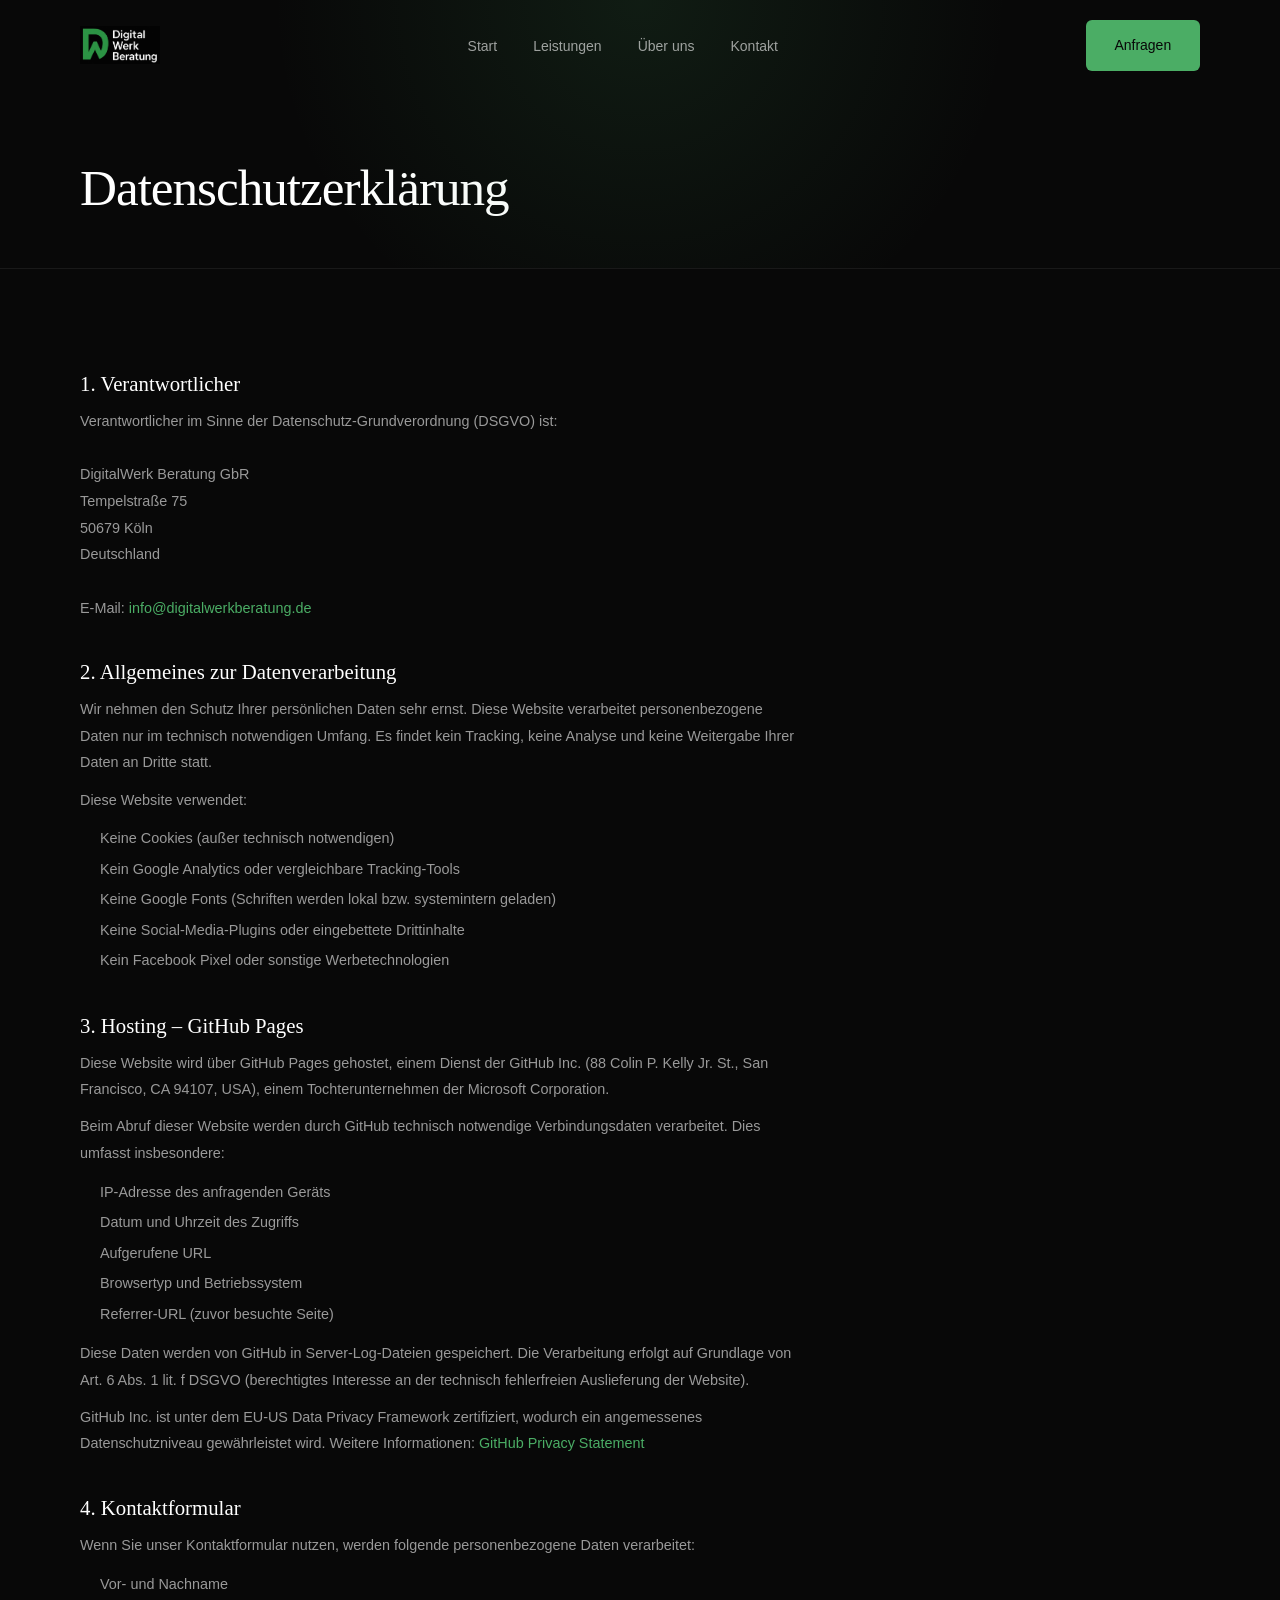
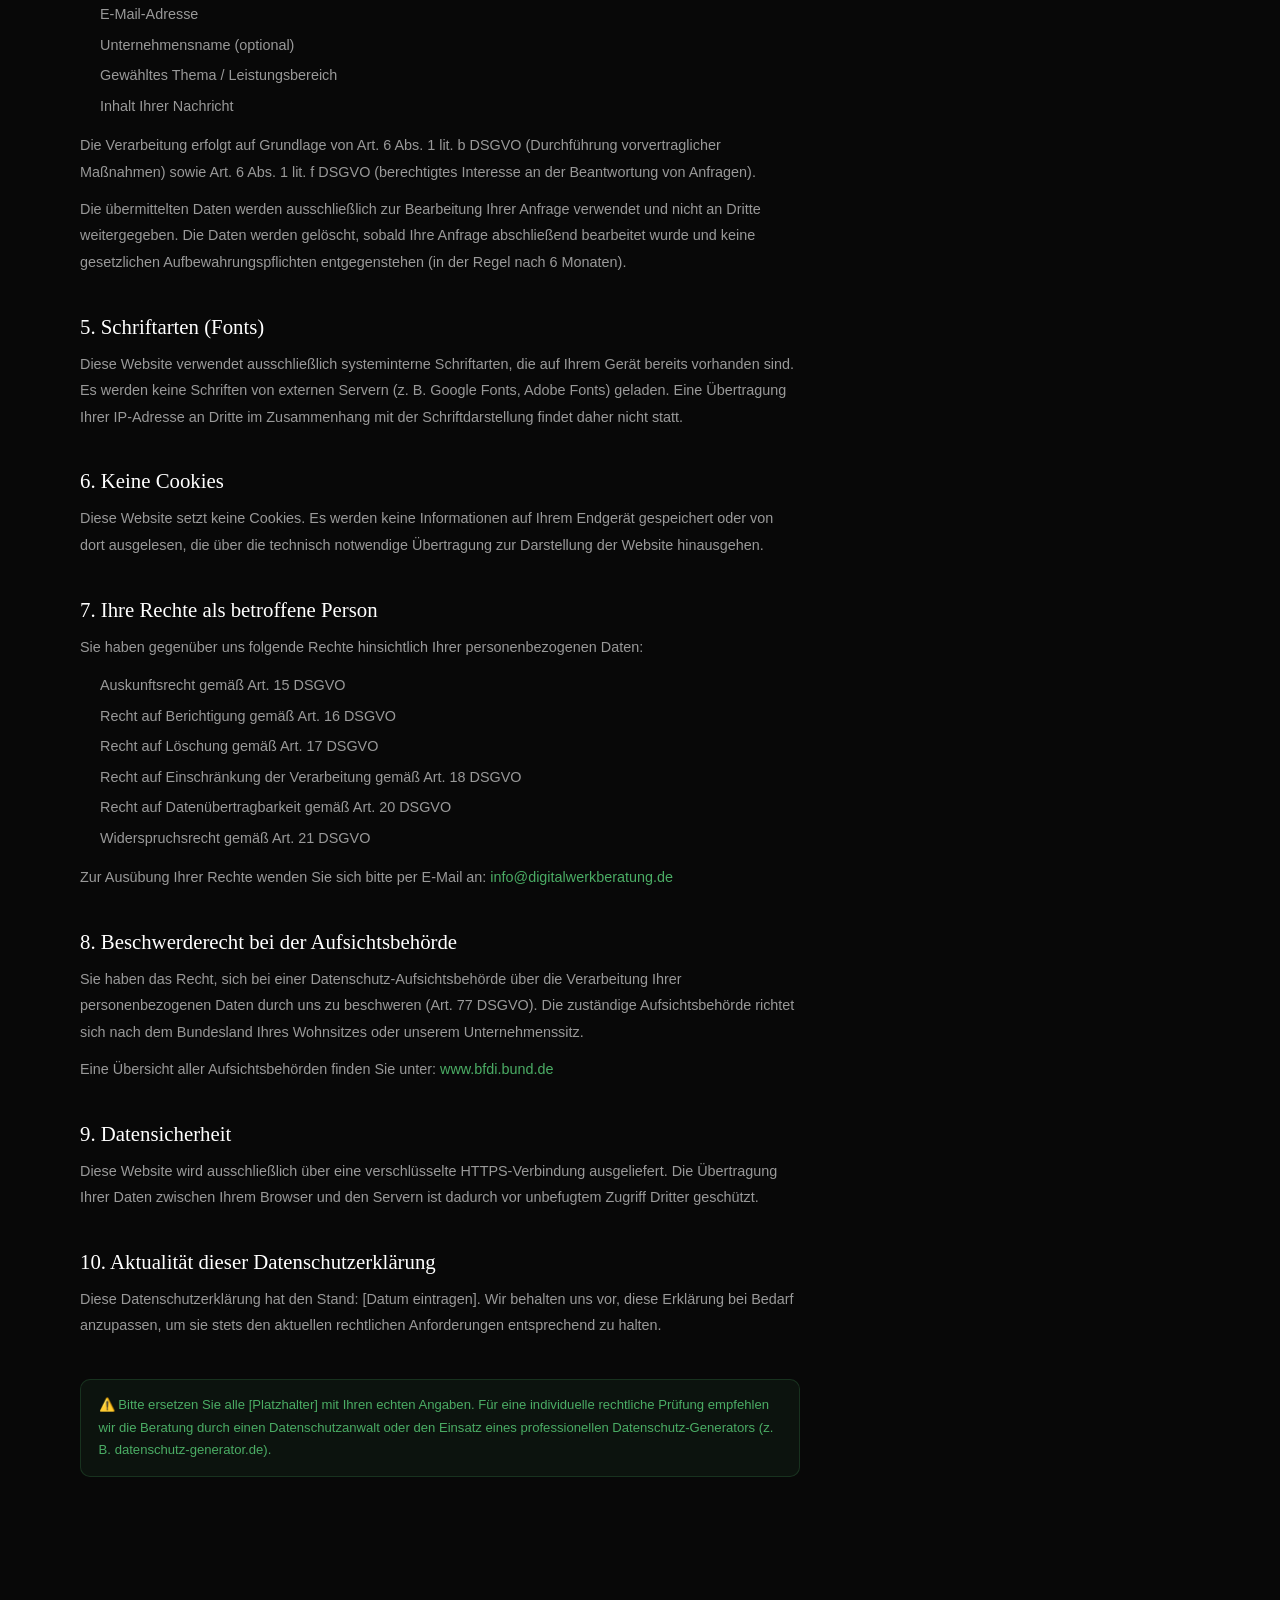
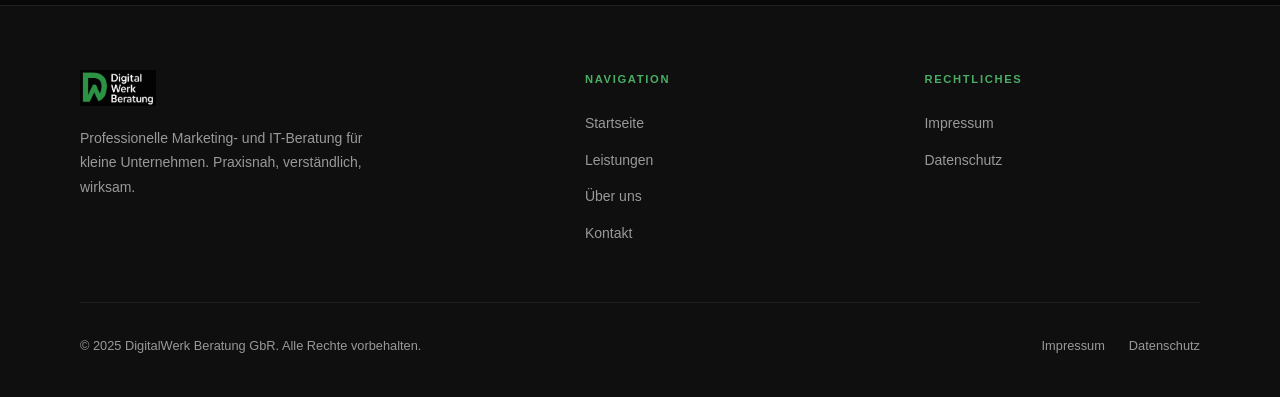
==== commit 584120fe: "Update datenschutz.html" ====
--- a/datenschutz.html
+++ b/datenschutz.html
@@ -46,11 +46,10 @@
     <p>
       Verantwortlicher im Sinne der Datenschutz-Grundverordnung (DSGVO) ist:<br/><br/>
       DigitalWerk Beratung GbR<br/>
-      [Straße und Hausnummer]<br/>
-      [PLZ] [Stadt]<br/>
+      Tempelstraße 75<br/>
+      50679 Köln<br/>
       Deutschland<br/><br/>
       E-Mail: <a href="mailto:info@digitalwerkberatung.de">info@digitalwerkberatung.de</a><br/>
-      Telefon: [Ihre Telefonnummer]
     </p>
 
     <h2>2. Allgemeines zur Datenverarbeitung</h2>
--- a/assets/css/style.css
+++ b/assets/css/style.css
@@ -3,7 +3,7 @@
    Inspired by statworx.com — clean, editorial, confident
    ============================================================ */
 
-@import url('https://fonts.googleapis.com/css2?family=Fraunces:ital,opsz,wght@0,9..144,300;0,9..144,400;0,9..144,600;1,9..144,300;1,9..144,400&family=Outfit:wght@300;400;500;600&display=swap');
+/* Keine externen Fonts – DSGVO-konform */
 
 /* ── TOKENS ── */
 :root {
@@ -20,8 +20,8 @@
   --gray-2:       #444;
   --gray-3:       #2a2a2a;
 
-  --display: 'Fraunces', Georgia, serif;
-  --sans:    'Outfit', system-ui, sans-serif;
+  --display: Georgia, 'Times New Roman', serif;
+  --sans:    -apple-system, BlinkMacSystemFont, 'Segoe UI', Helvetica, Arial, sans-serif;
 
   --r-sm: 6px;
   --r-md: 10px;
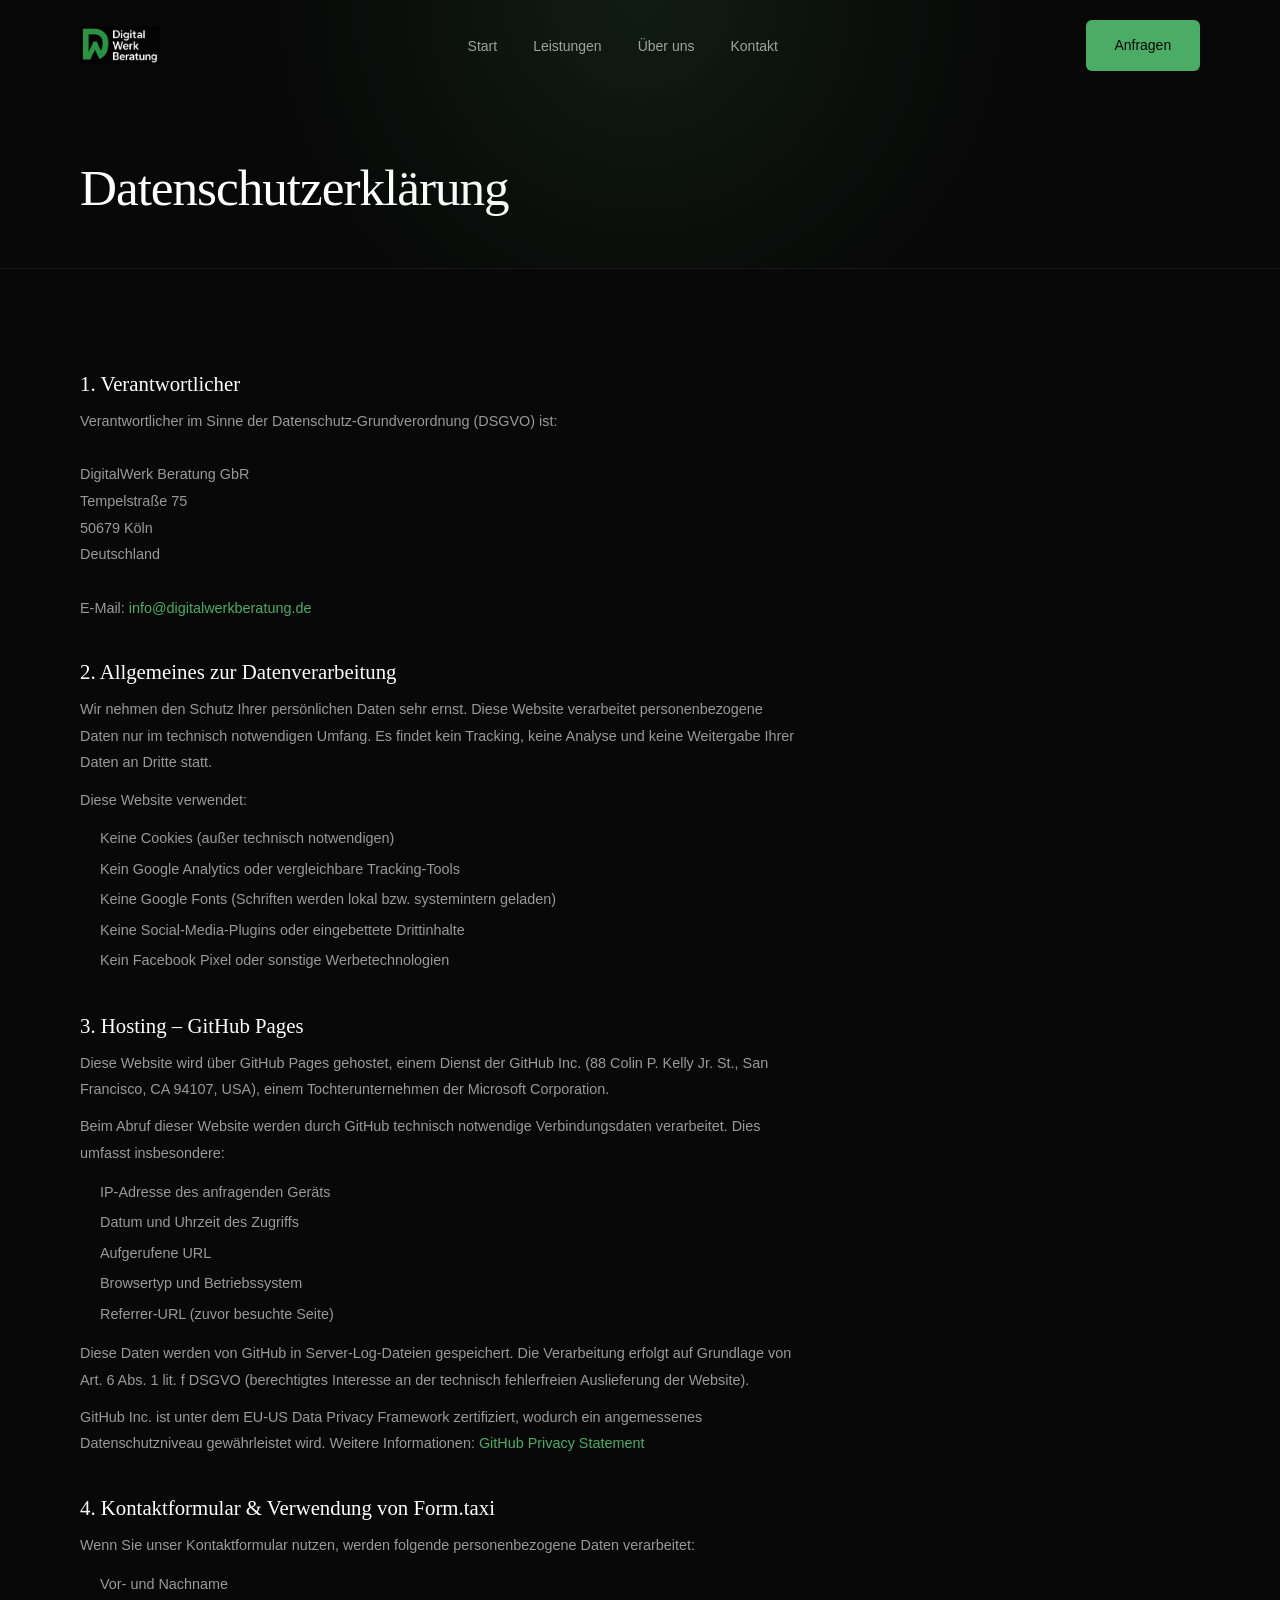
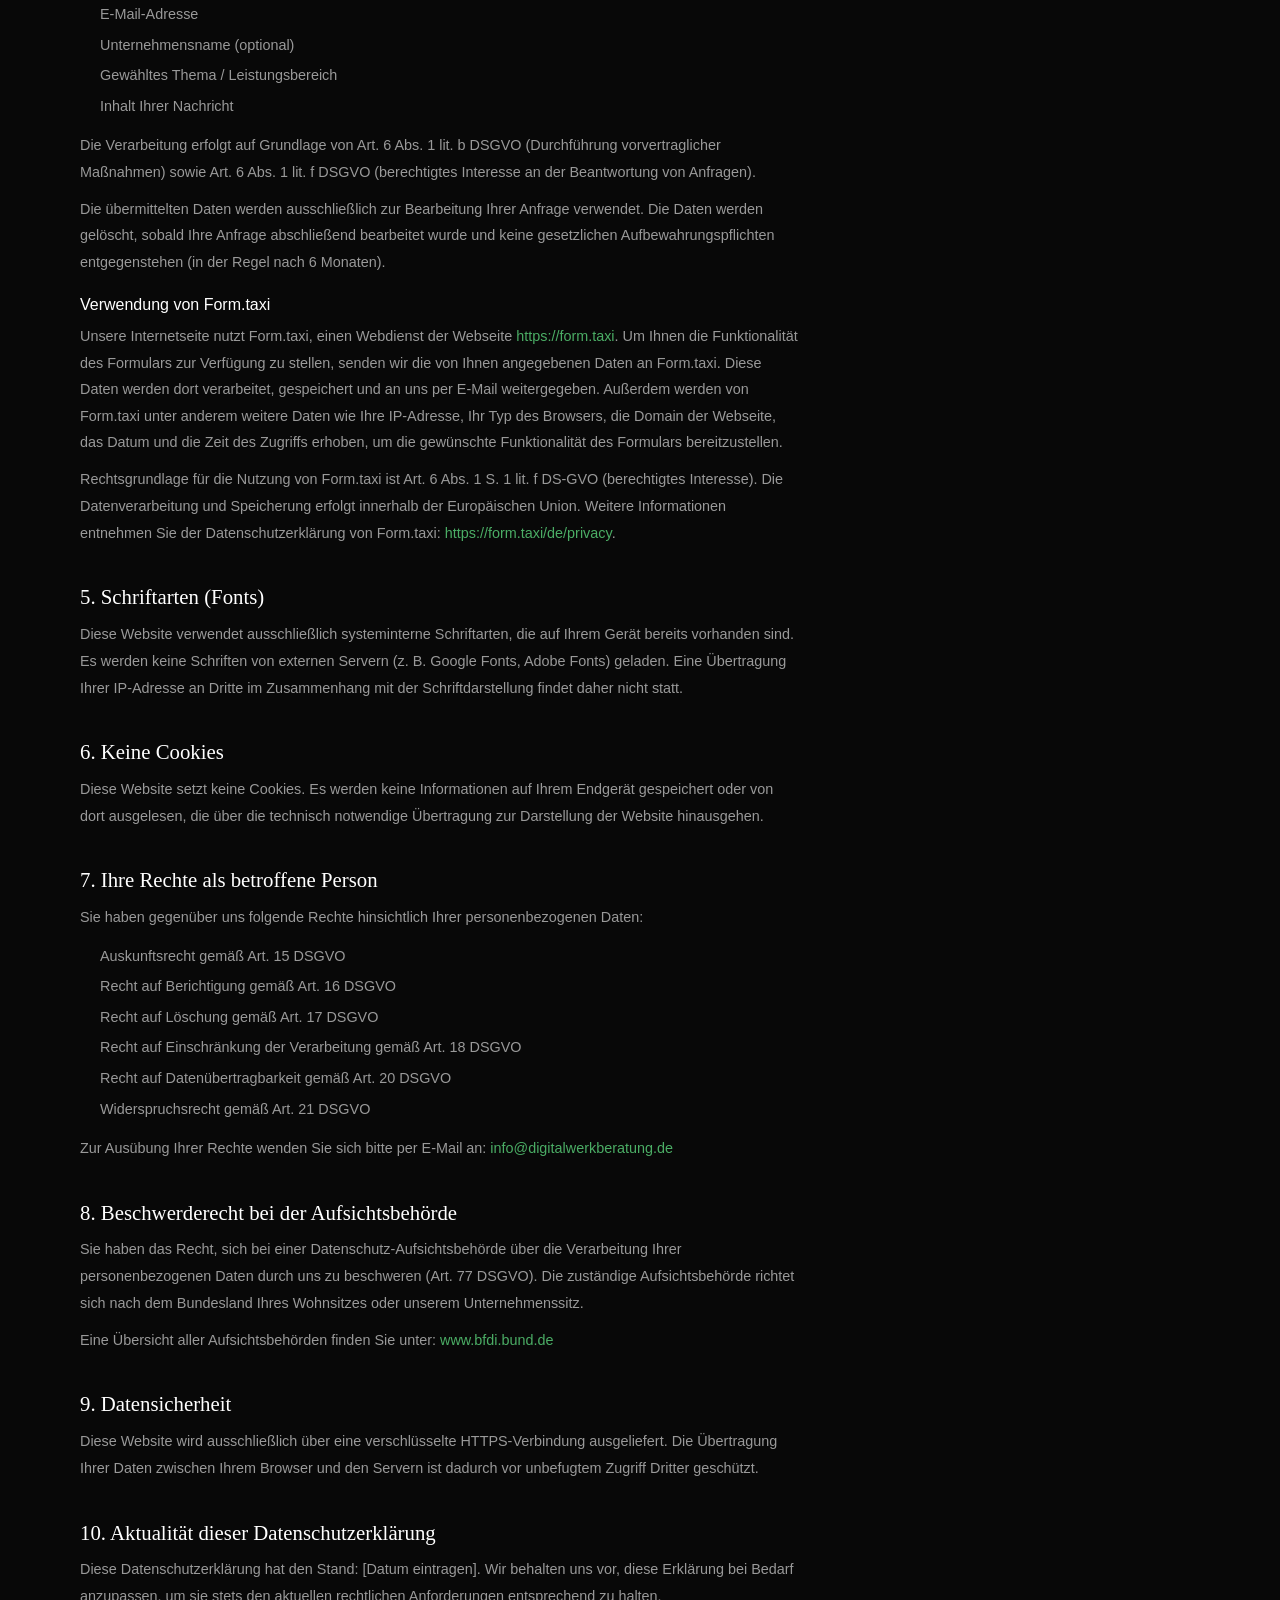
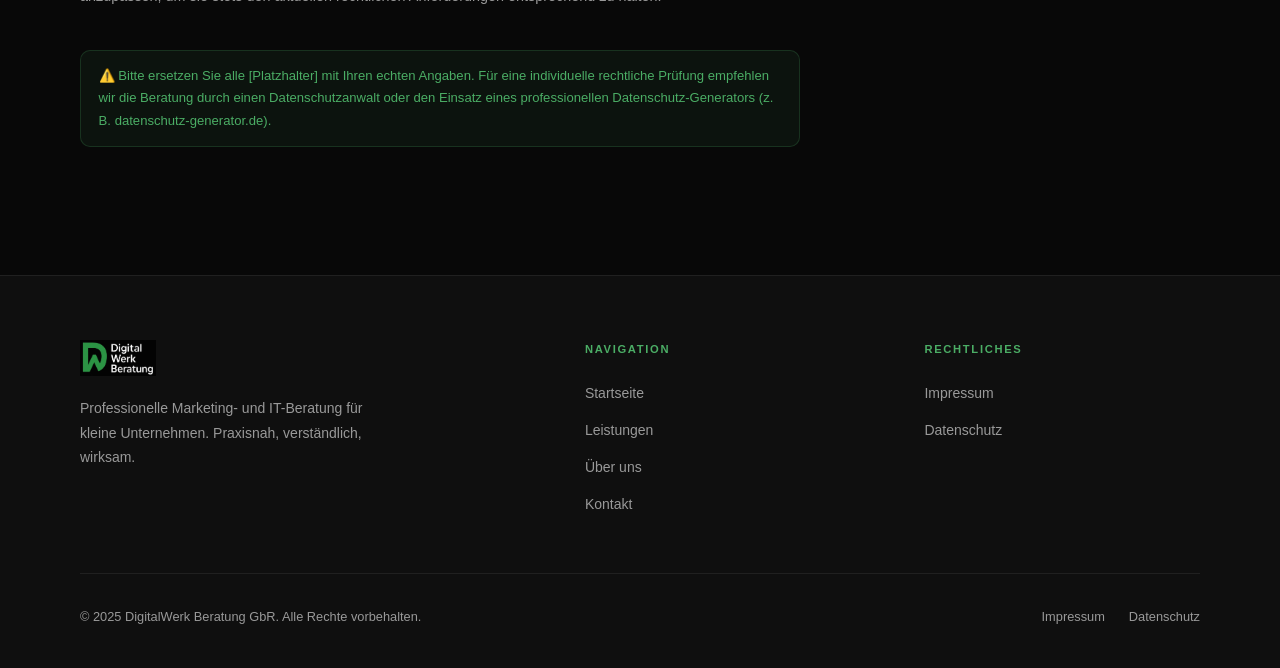
==== commit 348da062: "Add files via upload" ====
--- a/datenschutz.html
+++ b/datenschutz.html
@@ -76,7 +76,7 @@
     <p>Diese Daten werden von GitHub in Server-Log-Dateien gespeichert. Die Verarbeitung erfolgt auf Grundlage von Art. 6 Abs. 1 lit. f DSGVO (berechtigtes Interesse an der technisch fehlerfreien Auslieferung der Website).</p>
     <p>GitHub Inc. ist unter dem EU-US Data Privacy Framework zertifiziert, wodurch ein angemessenes Datenschutzniveau gewährleistet wird. Weitere Informationen: <a href="https://docs.github.com/en/site-policy/privacy-policies/github-general-privacy-statement" target="_blank" rel="noopener noreferrer">GitHub Privacy Statement</a></p>
 
-    <h2>4. Kontaktformular</h2>
+    <h2>4. Kontaktformular & Verwendung von Form.taxi</h2>
     <p>Wenn Sie unser Kontaktformular nutzen, werden folgende personenbezogene Daten verarbeitet:</p>
     <ul>
       <li>Vor- und Nachname</li>
@@ -86,7 +86,11 @@
       <li>Inhalt Ihrer Nachricht</li>
     </ul>
     <p>Die Verarbeitung erfolgt auf Grundlage von Art. 6 Abs. 1 lit. b DSGVO (Durchführung vorvertraglicher Maßnahmen) sowie Art. 6 Abs. 1 lit. f DSGVO (berechtigtes Interesse an der Beantwortung von Anfragen).</p>
-    <p>Die übermittelten Daten werden ausschließlich zur Bearbeitung Ihrer Anfrage verwendet und nicht an Dritte weitergegeben. Die Daten werden gelöscht, sobald Ihre Anfrage abschließend bearbeitet wurde und keine gesetzlichen Aufbewahrungspflichten entgegenstehen (in der Regel nach 6 Monaten).</p>
+    <p>Die übermittelten Daten werden ausschließlich zur Bearbeitung Ihrer Anfrage verwendet. Die Daten werden gelöscht, sobald Ihre Anfrage abschließend bearbeitet wurde und keine gesetzlichen Aufbewahrungspflichten entgegenstehen (in der Regel nach 6 Monaten).</p>
+
+    <h3 style="font-family:var(--sans);font-size:1rem;font-weight:500;margin:1.25rem 0 0.6rem;color:var(--white);">Verwendung von Form.taxi</h3>
+    <p>Unsere Internetseite nutzt Form.taxi, einen Webdienst der Webseite <a href="https://form.taxi" target="_blank" rel="noopener noreferrer">https://form.taxi</a>. Um Ihnen die Funktionalität des Formulars zur Verfügung zu stellen, senden wir die von Ihnen angegebenen Daten an Form.taxi. Diese Daten werden dort verarbeitet, gespeichert und an uns per E-Mail weitergegeben. Außerdem werden von Form.taxi unter anderem weitere Daten wie Ihre IP-Adresse, Ihr Typ des Browsers, die Domain der Webseite, das Datum und die Zeit des Zugriffs erhoben, um die gewünschte Funktionalität des Formulars bereitzustellen.</p>
+    <p>Rechtsgrundlage für die Nutzung von Form.taxi ist Art. 6 Abs. 1 S. 1 lit. f DS-GVO (berechtigtes Interesse). Die Datenverarbeitung und Speicherung erfolgt innerhalb der Europäischen Union. Weitere Informationen entnehmen Sie der Datenschutzerklärung von Form.taxi: <a href="https://form.taxi/de/privacy" target="_blank" rel="noopener noreferrer">https://form.taxi/de/privacy</a>.</p>
 
     <h2>5. Schriftarten (Fonts)</h2>
     <p>Diese Website verwendet ausschließlich <strong>systeminterne Schriftarten</strong>, die auf Ihrem Gerät bereits vorhanden sind. Es werden keine Schriften von externen Servern (z. B. Google Fonts, Adobe Fonts) geladen. Eine Übertragung Ihrer IP-Adresse an Dritte im Zusammenhang mit der Schriftdarstellung findet daher nicht statt.</p>
